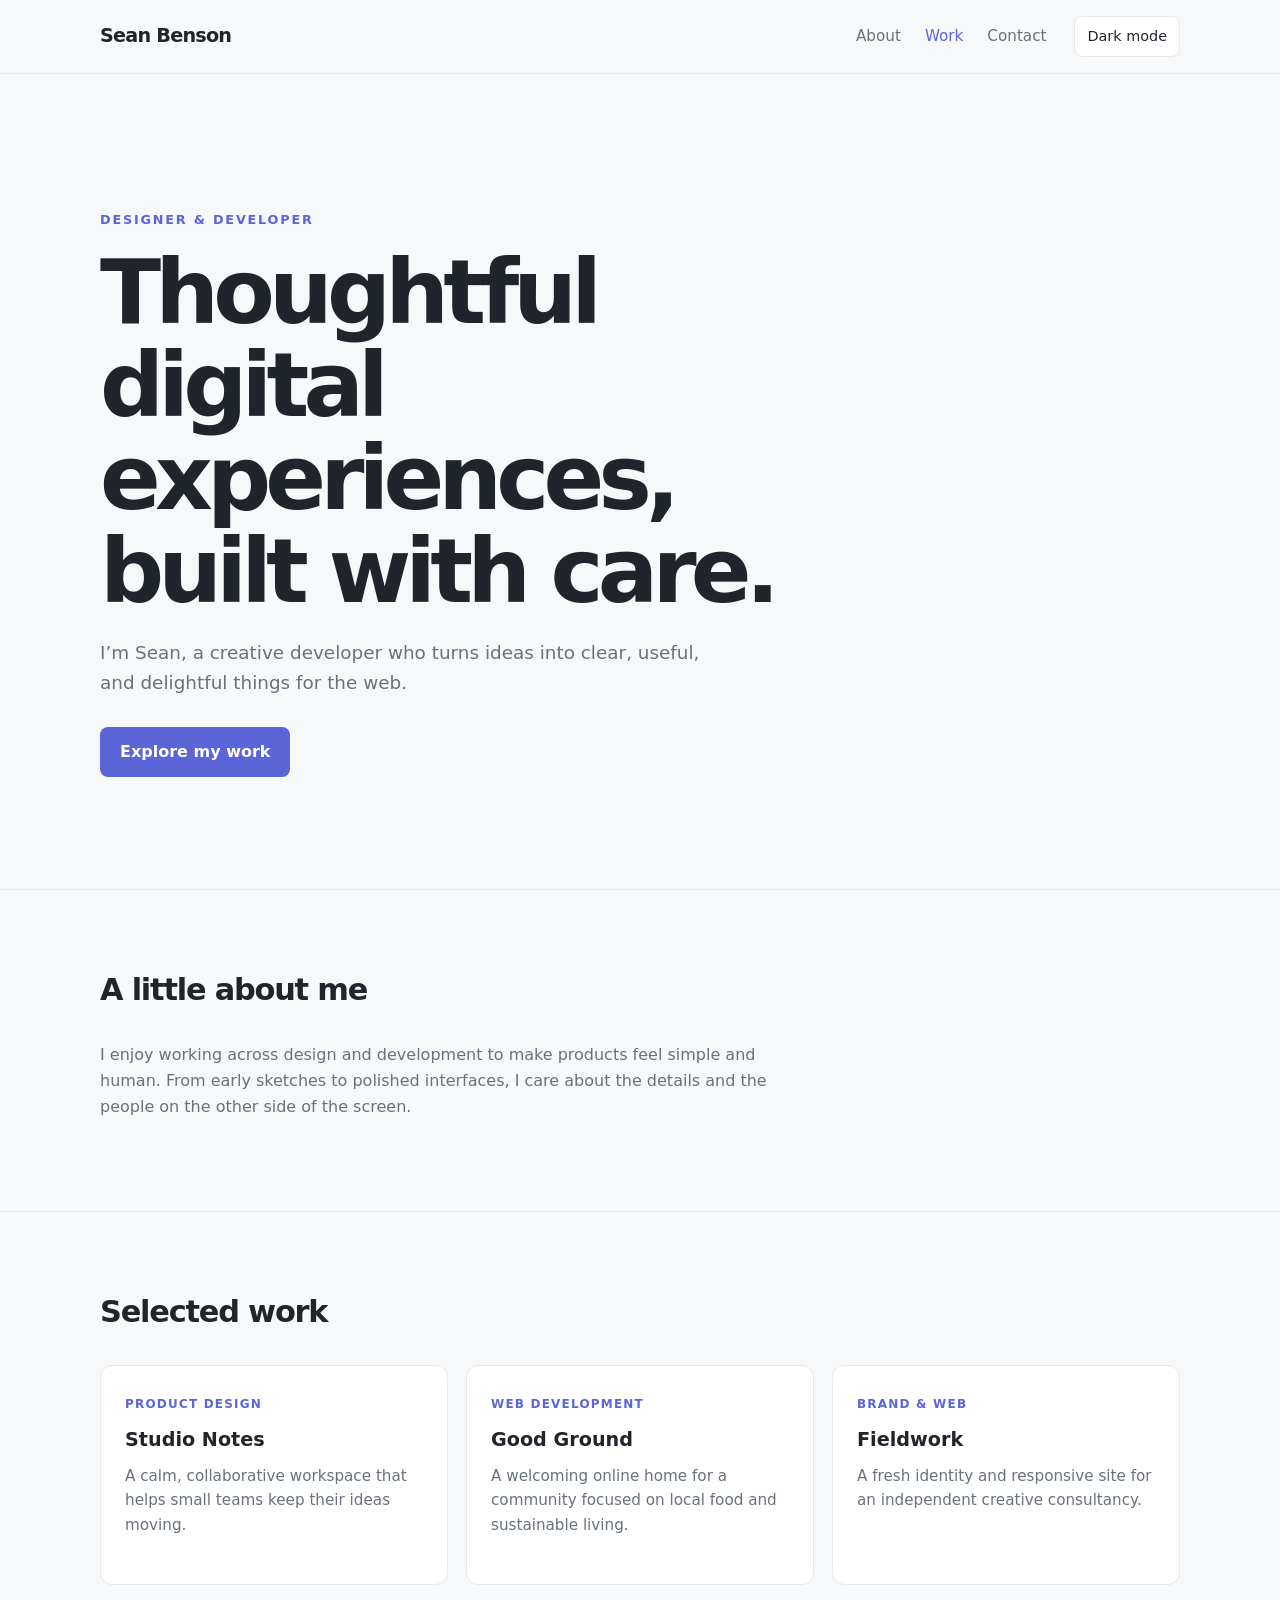
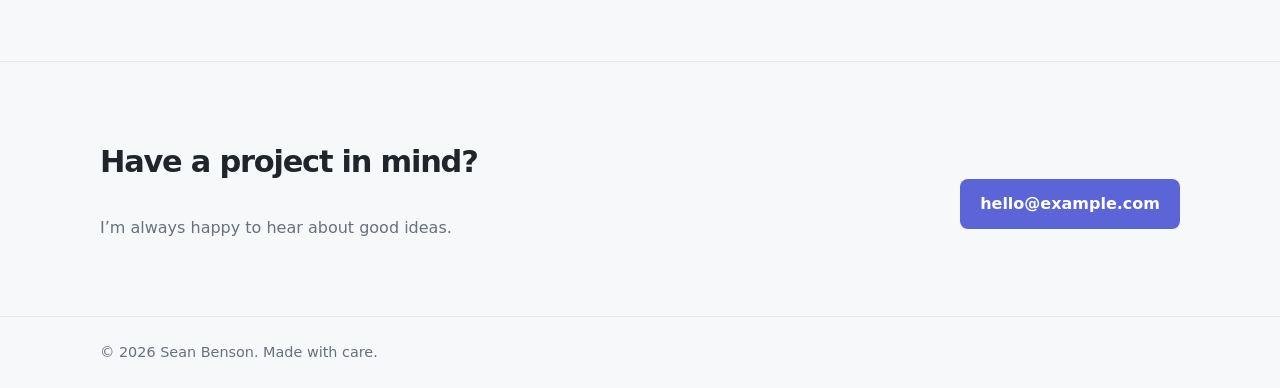
==== portfolio-site/index.html @ ebe5b554 "renamed html to index Signed-off-by: seanotskieee <bensoncutee@gmail.com>" ====
<!DOCTYPE html>
<html lang="en">
<head>
	<meta charset="UTF-8">
	<meta name="viewport" content="width=device-width, initial-scale=1">
	<meta name="description" content="Personal portfolio and selected projects.">
	<title>Sean Benson — Portfolio</title>
	<link rel="stylesheet" href="design.css">
	<script src="interaction.js" defer></script>
</head>
<body>
	<header>
		<nav class="container" aria-label="Main navigation">
			<a class="brand" href="#home">Sean Benson</a>
			<button class="menu-toggle" type="button" aria-expanded="false" aria-controls="nav-links" aria-label="Open navigation">
				<span></span>
				<span></span>
				<span></span>
			</button>
			<div class="nav-actions">
				<div class="nav-links" id="nav-links">
					<a href="#about">About</a>
					<a href="#work">Work</a>
					<a href="#contact">Contact</a>
				</div>
				<button class="theme-toggle" type="button" aria-pressed="false">Dark mode</button>
			</div>
		</nav>
	</header>

	<main>
		<div class="container hero" id="home" data-reveal>
			<span class="eyebrow">Designer &amp; developer</span>
			<h1>Thoughtful digital experiences, built with care.</h1>
			<p class="intro">I’m Sean, a creative developer who turns ideas into clear, useful, and delightful things for the web.</p>
			<a class="button" href="#work">Explore my work</a>
		</div>

		<section id="about">
			<div class="container" data-reveal>
				<h2>A little about me</h2>
				<p class="about-copy">I enjoy working across design and development to make products feel simple and human. From early sketches to polished interfaces, I care about the details and the people on the other side of the screen.</p>
			</div>
		</section>

		<section id="work">
			<div class="container" data-reveal>
				<h2>Selected work</h2>
				<div class="projects">
					<article class="card">
						<span class="tag">Product design</span>
						<h3>Studio Notes</h3>
						<p>A calm, collaborative workspace that helps small teams keep their ideas moving.</p>
					</article>
					<article class="card">
						<span class="tag">Web development</span>
						<h3>Good Ground</h3>
						<p>A welcoming online home for a community focused on local food and sustainable living.</p>
					</article>
					<article class="card">
						<span class="tag">Brand &amp; web</span>
						<h3>Fieldwork</h3>
						<p>A fresh identity and responsive site for an independent creative consultancy.</p>
					</article>
				</div>
			</div>
		</section>

		<section id="contact">
			<div class="container contact" data-reveal>
				<div>
					<h2>Have a project in mind?</h2>
					<p>I’m always happy to hear about good ideas.</p>
				</div>
				<a class="button" href="mailto:hello@example.com">hello@example.com</a>
			</div>
		</section>
	</main>

	<footer>
		<div class="container">© <span class="current-year"></span> Sean Benson. Made with care.</div>
	</footer>
</body>
</html>
---- portfolio-site/design.css ----
:root {
	color-scheme: light;
	--ink: #20252c;
	--muted: #68717d;
	--paper: #f7f8fa;
	--surface: #fff;
	--accent: #5b65d8;
	--accent-hover: #454fc0;
	--line: #e5e8ed;
}

:root[data-theme="dark"] {
	color-scheme: dark;
	--ink: #edf0f5;
	--muted: #aab3c0;
	--paper: #151922;
	--surface: #202631;
	--accent: #a3aaff;
	--accent-hover: #bbc0ff;
	--line: #343d4a;
}

* { box-sizing: border-box; }
html { scroll-behavior: smooth; scroll-padding-top: 24px; }
body {
	margin: 0;
	background: var(--paper);
	color: var(--ink);
	font: 16px/1.6 system-ui, -apple-system, BlinkMacSystemFont, "Segoe UI", sans-serif;
	transition: background-color .2s ease, color .2s ease;
}
a { color: inherit; text-decoration: none; }
a:hover { color: var(--accent); }
button { font: inherit; }
button:focus-visible, a:focus-visible {
	outline: 3px solid var(--accent);
	outline-offset: 4px;
}
.container { width: min(1080px, calc(100% - 48px)); margin: 0 auto; }
header {
	position: sticky;
	z-index: 10;
	top: 0;
	padding: 16px 0;
	border-bottom: 1px solid var(--line);
	background: var(--paper);
}
nav { display: flex; align-items: center; justify-content: space-between; gap: 24px; }
.brand { font-weight: 750; letter-spacing: -.04em; font-size: 1.2rem; }
.nav-actions, .nav-links { display: flex; align-items: center; }
.nav-actions { gap: 28px; }
.nav-links { gap: 24px; color: var(--muted); font-size: .95rem; }
.nav-links a { transition: color .2s ease; }
.nav-links a[aria-current="location"] { color: var(--accent); }
.menu-toggle {
	width: 44px;
	height: 44px;
	padding: 11px;
	border: 1px solid var(--line);
	border-radius: 8px;
	background: var(--surface);
	color: var(--ink);
	cursor: pointer;
	display: none;
}
.menu-toggle span { display: block; height: 2px; margin: 4px 0; background: currentColor; }
.theme-toggle {
	padding: 8px 12px;
	border: 1px solid var(--line);
	border-radius: 8px;
	background: var(--surface);
	color: var(--ink);
	font-size: .9rem;
	cursor: pointer;
}
.theme-toggle:hover, .menu-toggle:hover { border-color: var(--accent); }
.hero { padding: clamp(76px, 12vw, 132px) 0 clamp(68px, 10vw, 112px); }
.eyebrow { color: var(--accent); font-size: .8rem; font-weight: 750; letter-spacing: .14em; text-transform: uppercase; }
h1 { max-width: 760px; margin: 14px 0 20px; font-size: clamp(2.8rem, 7vw, 5.6rem); line-height: 1.04; letter-spacing: -.065em; }
.intro { max-width: 620px; margin: 0; color: var(--muted); font-size: clamp(1.05rem, 2vw, 1.15rem); }
.button {
	display: inline-block;
	margin-top: 30px;
	padding: 12px 20px;
	border: 0;
	border-radius: 8px;
	background: var(--accent);
	color: #fff;
	font-weight: 650;
	transition: background-color .2s ease, transform .2s ease;
}
:root[data-theme="dark"] .button { color: #151922; }
.button:hover { transform: translateY(-2px); background: var(--accent-hover); color: var(--paper); }
section { padding: clamp(52px, 8vw, 76px) 0; border-top: 1px solid var(--line); scroll-margin-top: 76px; }
h2 { margin: 0 0 28px; font-size: clamp(1.55rem, 3vw, 1.9rem); letter-spacing: -.04em; }
.about-copy { max-width: 700px; color: var(--muted); }
.projects { display: grid; grid-template-columns: repeat(auto-fit, minmax(min(100%, 250px), 1fr)); gap: 18px; }
.card {
	min-height: 220px;
	padding: 24px;
	border: 1px solid var(--line);
	border-radius: 12px;
	background: var(--surface);
	transition: transform .2s ease, border-color .2s ease, background-color .2s ease;
}
.card:hover { transform: translateY(-4px); border-color: var(--accent); }
.card h3 { margin: 10px 0 8px; font-size: 1.2rem; }
.card p { margin: 0; color: var(--muted); font-size: .95rem; }
.tag { color: var(--accent); font-size: .75rem; font-weight: 750; letter-spacing: .1em; text-transform: uppercase; }
.contact { display: flex; align-items: center; justify-content: space-between; gap: 24px; }
.contact p { margin: 0; color: var(--muted); }
.contact .button { flex-shrink: 0; }
footer { padding: 24px 0; border-top: 1px solid var(--line); color: var(--muted); font-size: .9rem; }

.js-enabled [data-reveal] { opacity: 0; transform: translateY(18px); transition: opacity .6s ease, transform .6s ease; }
.js-enabled [data-reveal].is-visible { opacity: 1; transform: translateY(0); }

@media (max-width: 700px) {
	.container { width: min(100% - 36px, 560px); }
	.js-enabled .menu-toggle { display: block; margin-left: auto; }
	nav { flex-wrap: wrap; }
	.nav-actions { width: 100%; align-items: stretch; flex-direction: column; gap: 16px; padding: 8px 0 4px; }
	.js-enabled .nav-actions { display: none; }
	.js-enabled .nav-actions.is-open { display: flex; }
	.nav-links { align-items: stretch; flex-direction: column; gap: 0; }
	.nav-links a { padding: 10px 0; border-top: 1px solid var(--line); }
	.theme-toggle { align-self: flex-start; }
	.hero { padding-top: 76px; }
	.projects { grid-template-columns: 1fr; }
	.contact { align-items: flex-start; flex-direction: column; }
	.contact .button { margin-top: 8px; }
}

@media (max-width: 380px) {
	.container { width: calc(100% - 28px); }
	.brand { font-size: 1.1rem; }
	h1 { font-size: clamp(2.45rem, 13vw, 3.2rem); }
	.card { min-height: 0; padding: 20px; }
}

@media (prefers-reduced-motion: reduce) {
	html { scroll-behavior: auto; }
	*, *::before, *::after { scroll-behavior: auto !important; animation-duration: .01ms !important; transition-duration: .01ms !important; }
}
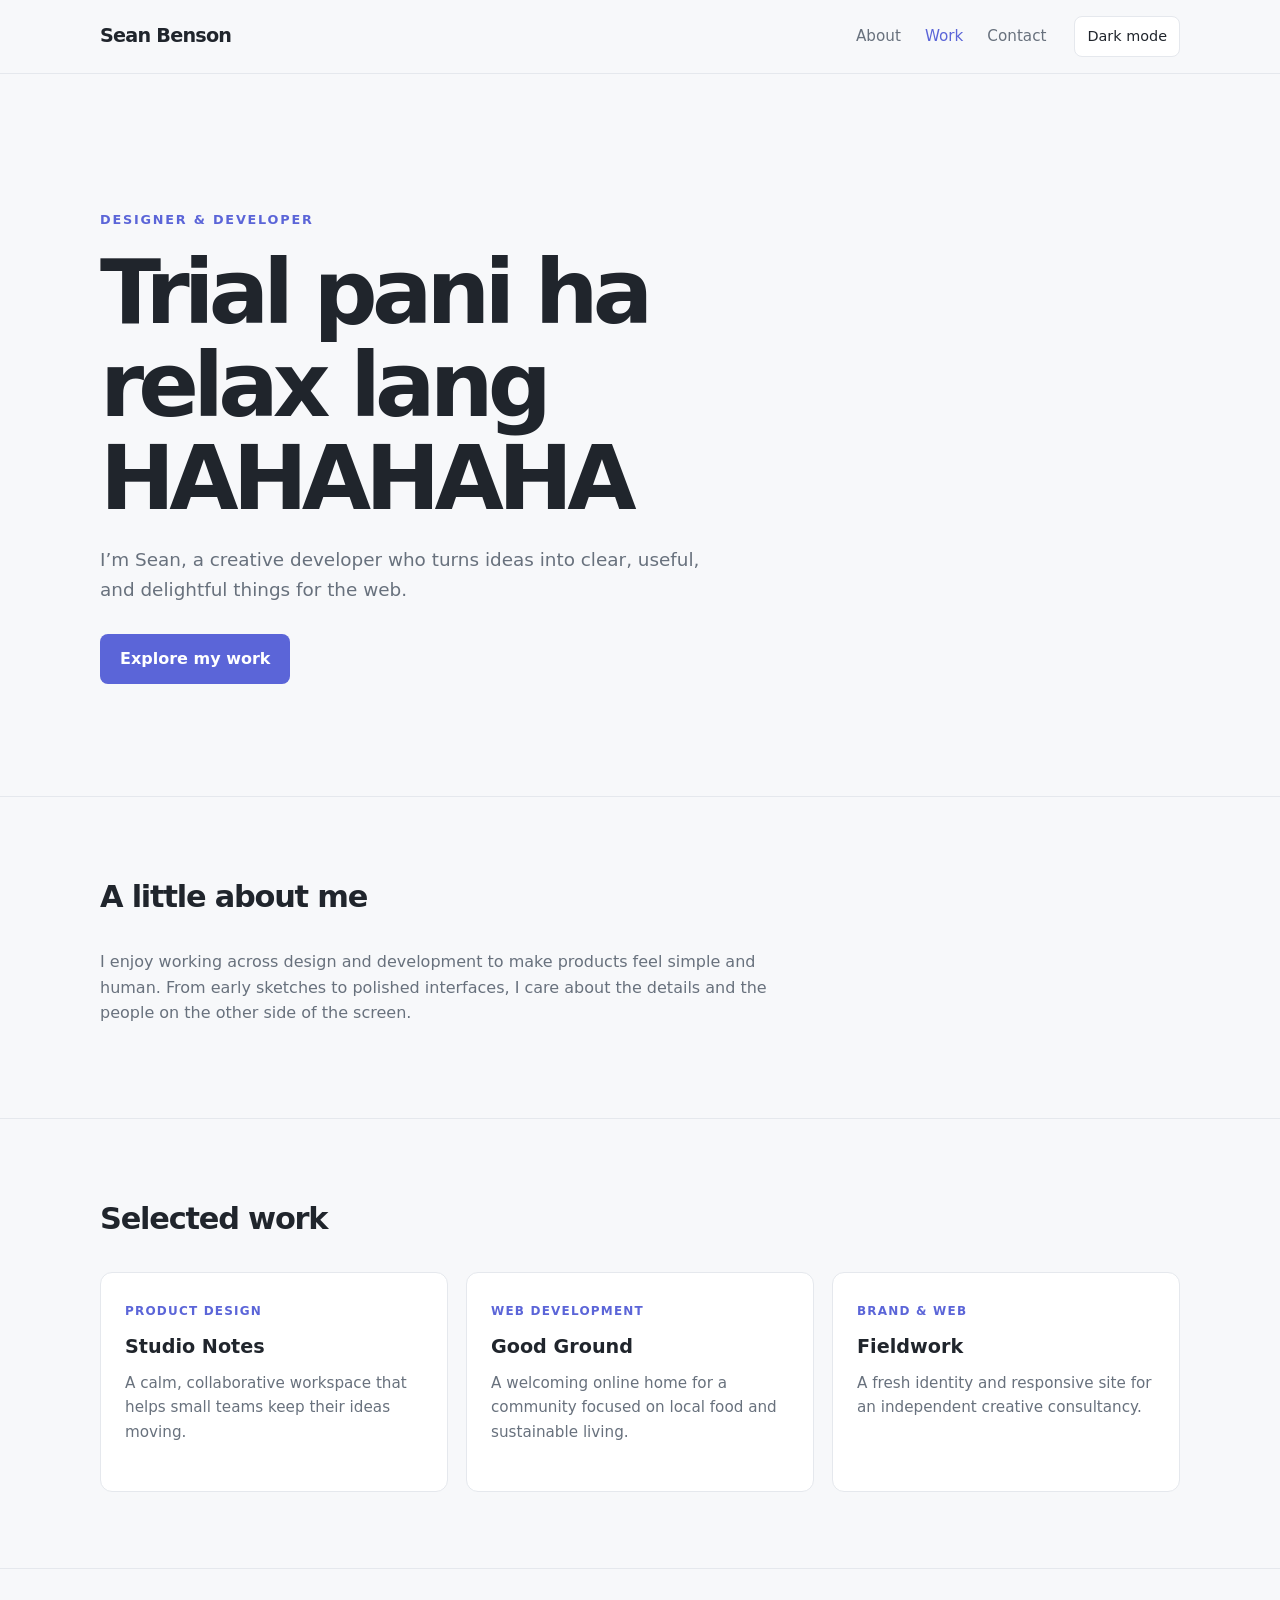
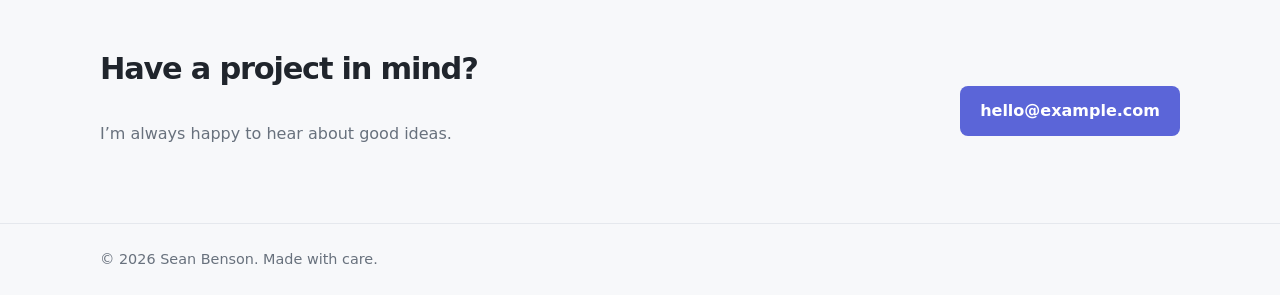
==== commit 536a1cba: "first prod deployment success Signed-off-by: seanotskieee <bensoncutee@gmail.com>" ====
--- a/portfolio-site/index.html
+++ b/portfolio-site/index.html
@@ -31,7 +31,7 @@
 	<main>
 		<div class="container hero" id="home" data-reveal>
 			<span class="eyebrow">Designer &amp; developer</span>
-			<h1>Thoughtful digital experiences, built with care.</h1>
+			<h1>Trial pani ha relax lang HAHAHAHA</h1>
 			<p class="intro">I’m Sean, a creative developer who turns ideas into clear, useful, and delightful things for the web.</p>
 			<a class="button" href="#work">Explore my work</a>
 		</div>
--- a/portfolio-site/design.css
+++ b/portfolio-site/design.css
@@ -82,7 +82,6 @@
 	display: inline-block;
 	margin-top: 30px;
 	padding: 12px 20px;
-	border: 0;
 	border-radius: 8px;
 	background: var(--accent);
 	color: #fff;
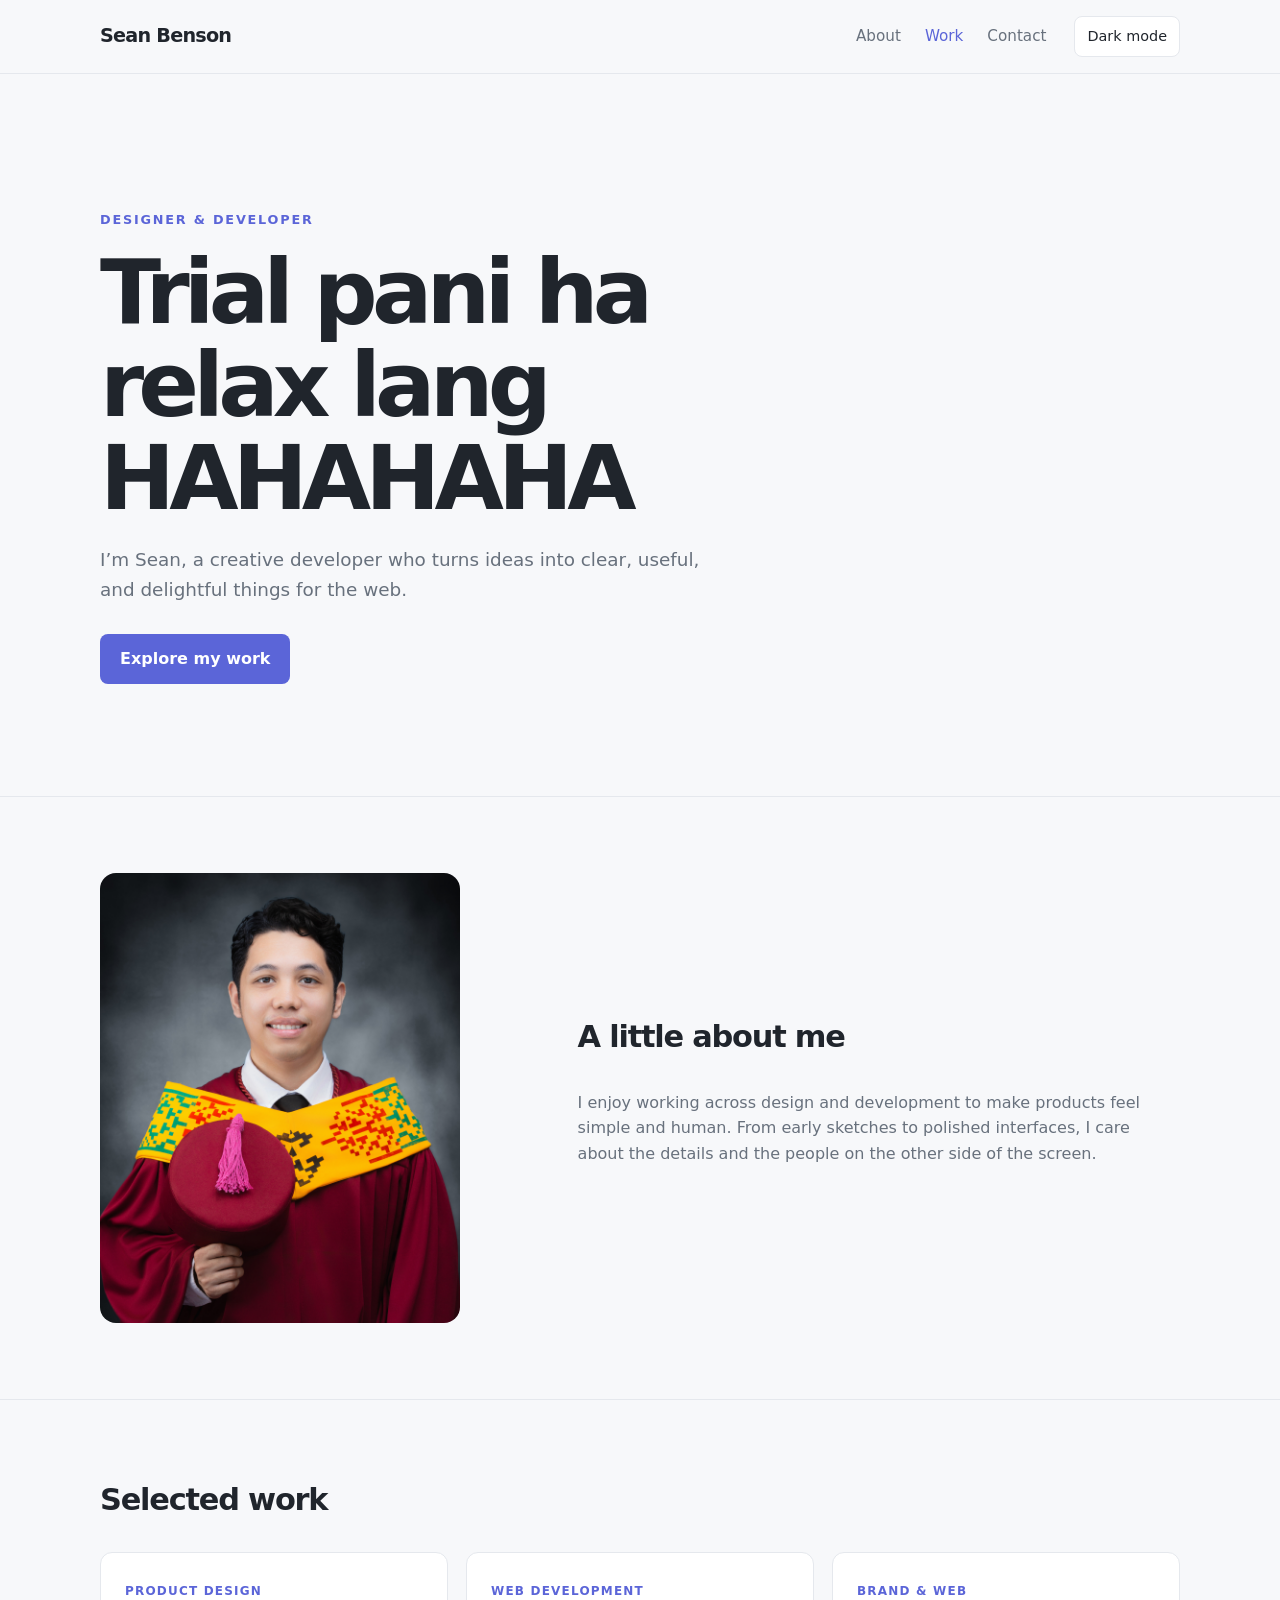
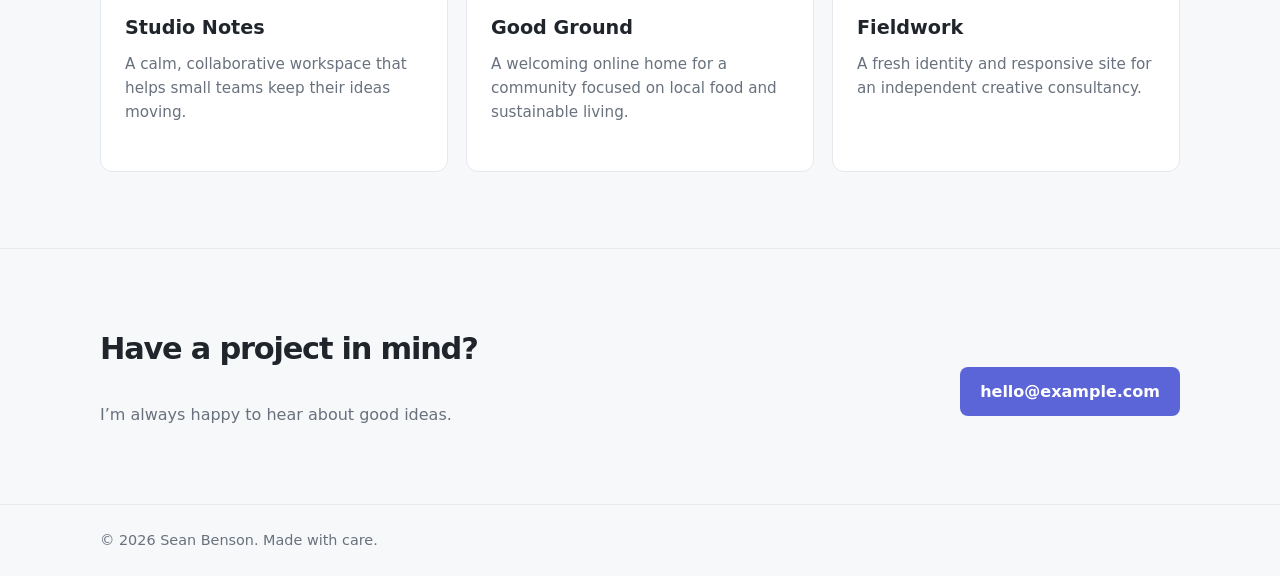
==== commit a140729f: "added picture Signed-off-by: seanotskieee <bensoncutee@gmail.com>" ====
--- a/portfolio-site/index.html
+++ b/portfolio-site/index.html
@@ -37,9 +37,12 @@
 		</div>
 
 		<section id="about">
-			<div class="container" data-reveal>
-				<h2>A little about me</h2>
-				<p class="about-copy">I enjoy working across design and development to make products feel simple and human. From early sketches to polished interfaces, I care about the details and the people on the other side of the screen.</p>
+			<div class="container about" data-reveal>
+				<img class="about-photo" src="assets/sean.jpg" alt="Sean Benson in his graduation attire" loading="lazy" decoding="async">
+				<div>
+					<h2>A little about me</h2>
+					<p class="about-copy">I enjoy working across design and development to make products feel simple and human. From early sketches to polished interfaces, I care about the details and the people on the other side of the screen.</p>
+				</div>
 			</div>
 		</section>
 
--- a/portfolio-site/design.css
+++ b/portfolio-site/design.css
@@ -92,6 +92,8 @@
 .button:hover { transform: translateY(-2px); background: var(--accent-hover); color: var(--paper); }
 section { padding: clamp(52px, 8vw, 76px) 0; border-top: 1px solid var(--line); scroll-margin-top: 76px; }
 h2 { margin: 0 0 28px; font-size: clamp(1.55rem, 3vw, 1.9rem); letter-spacing: -.04em; }
+.about { display: grid; grid-template-columns: minmax(0, .8fr) minmax(0, 1.2fr); align-items: center; gap: clamp(28px, 7vw, 76px); }
+.about-photo { display: block; width: 100%; max-width: 360px; aspect-ratio: 4 / 5; object-fit: cover; object-position: center 25%; border-radius: 16px; }
 .about-copy { max-width: 700px; color: var(--muted); }
 .projects { display: grid; grid-template-columns: repeat(auto-fit, minmax(min(100%, 250px), 1fr)); gap: 18px; }
 .card {
@@ -125,6 +127,8 @@
 	.nav-links a { padding: 10px 0; border-top: 1px solid var(--line); }
 	.theme-toggle { align-self: flex-start; }
 	.hero { padding-top: 76px; }
+	.about { grid-template-columns: 1fr; }
+	.about-photo { max-width: 300px; }
 	.projects { grid-template-columns: 1fr; }
 	.contact { align-items: flex-start; flex-direction: column; }
 	.contact .button { margin-top: 8px; }
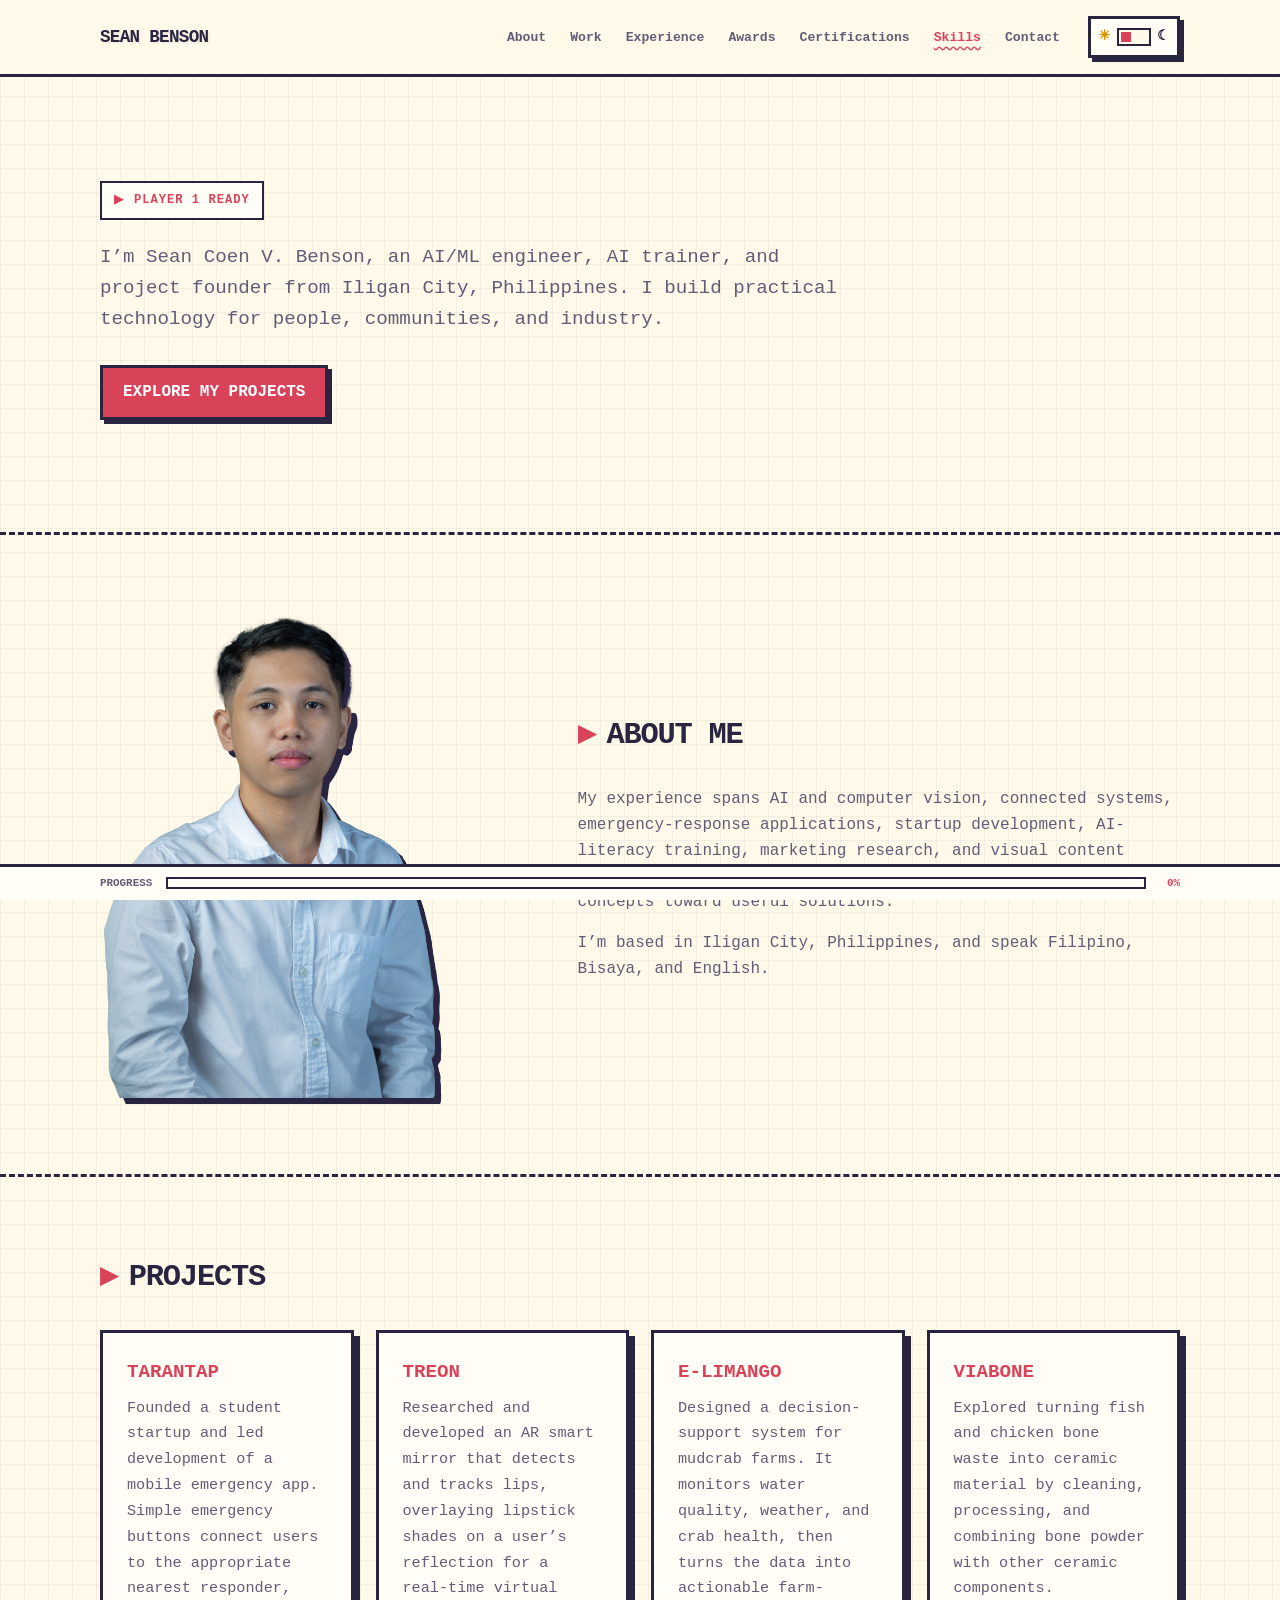
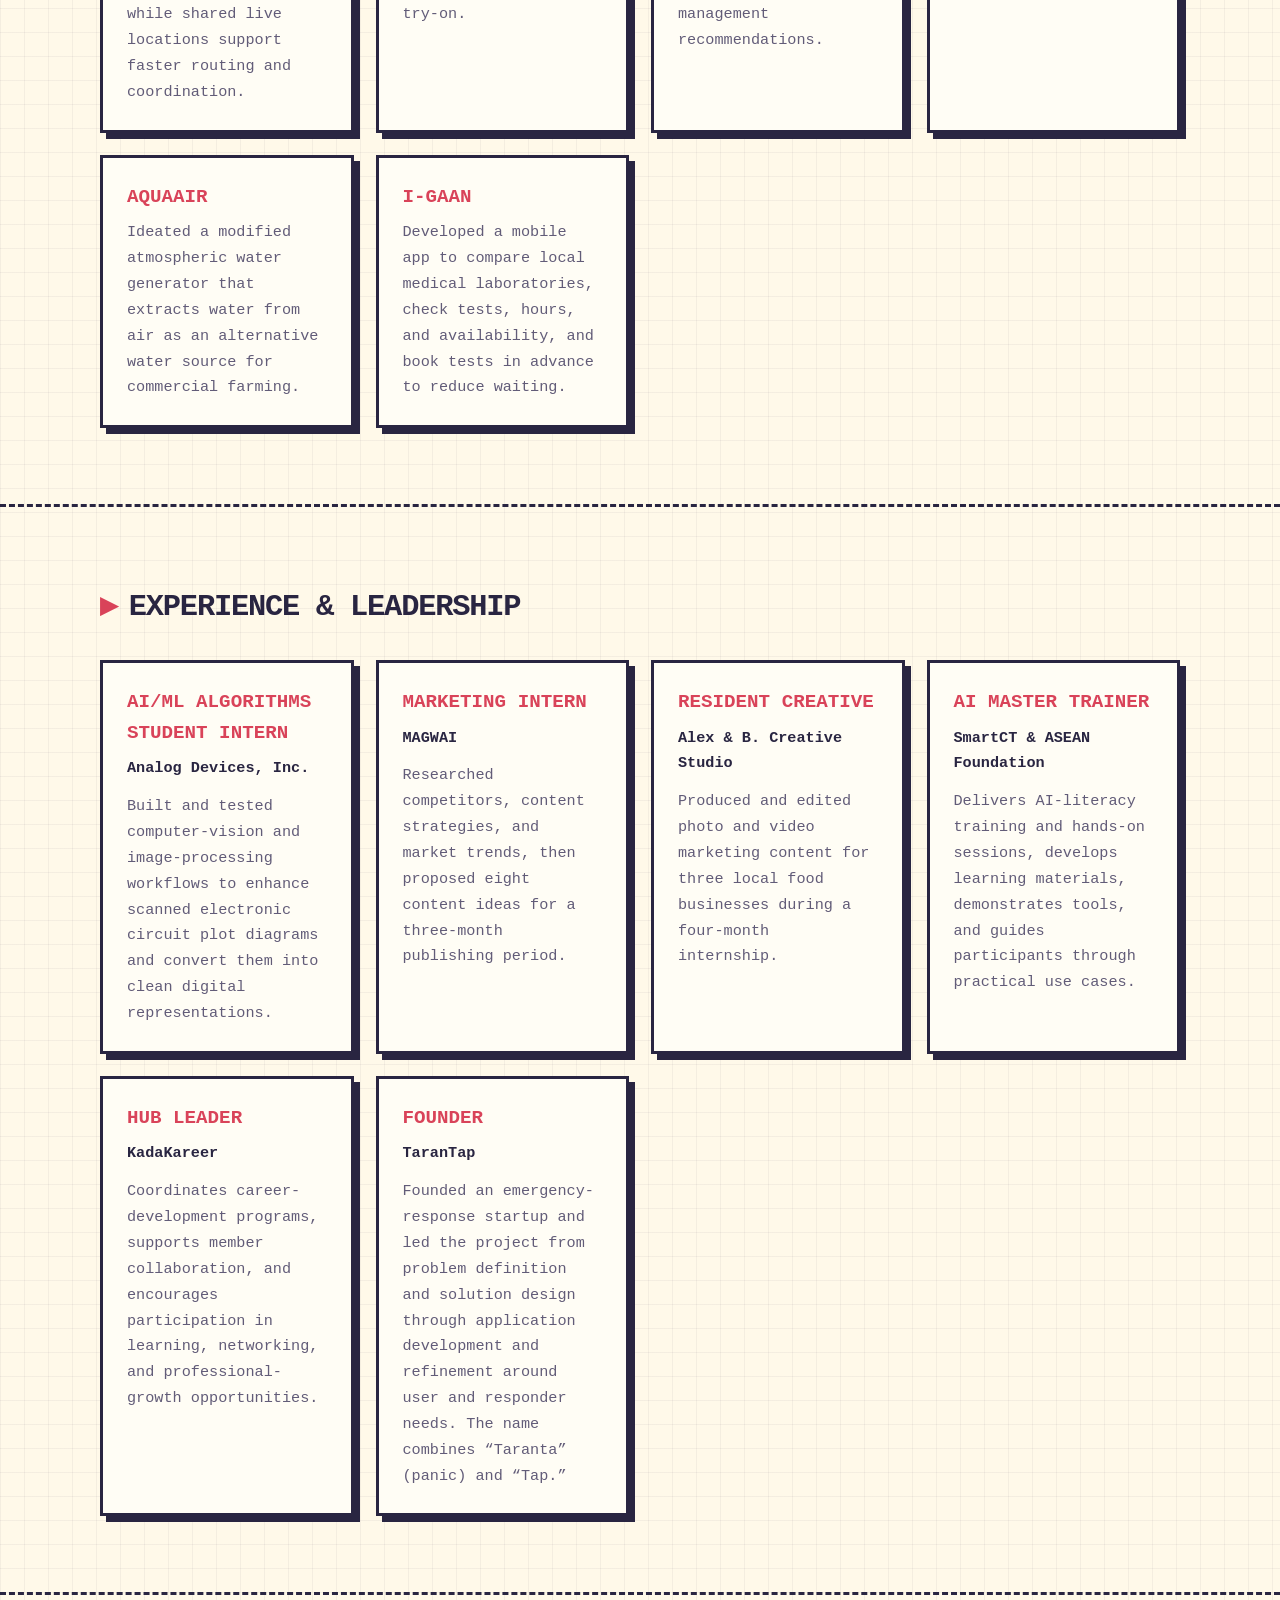
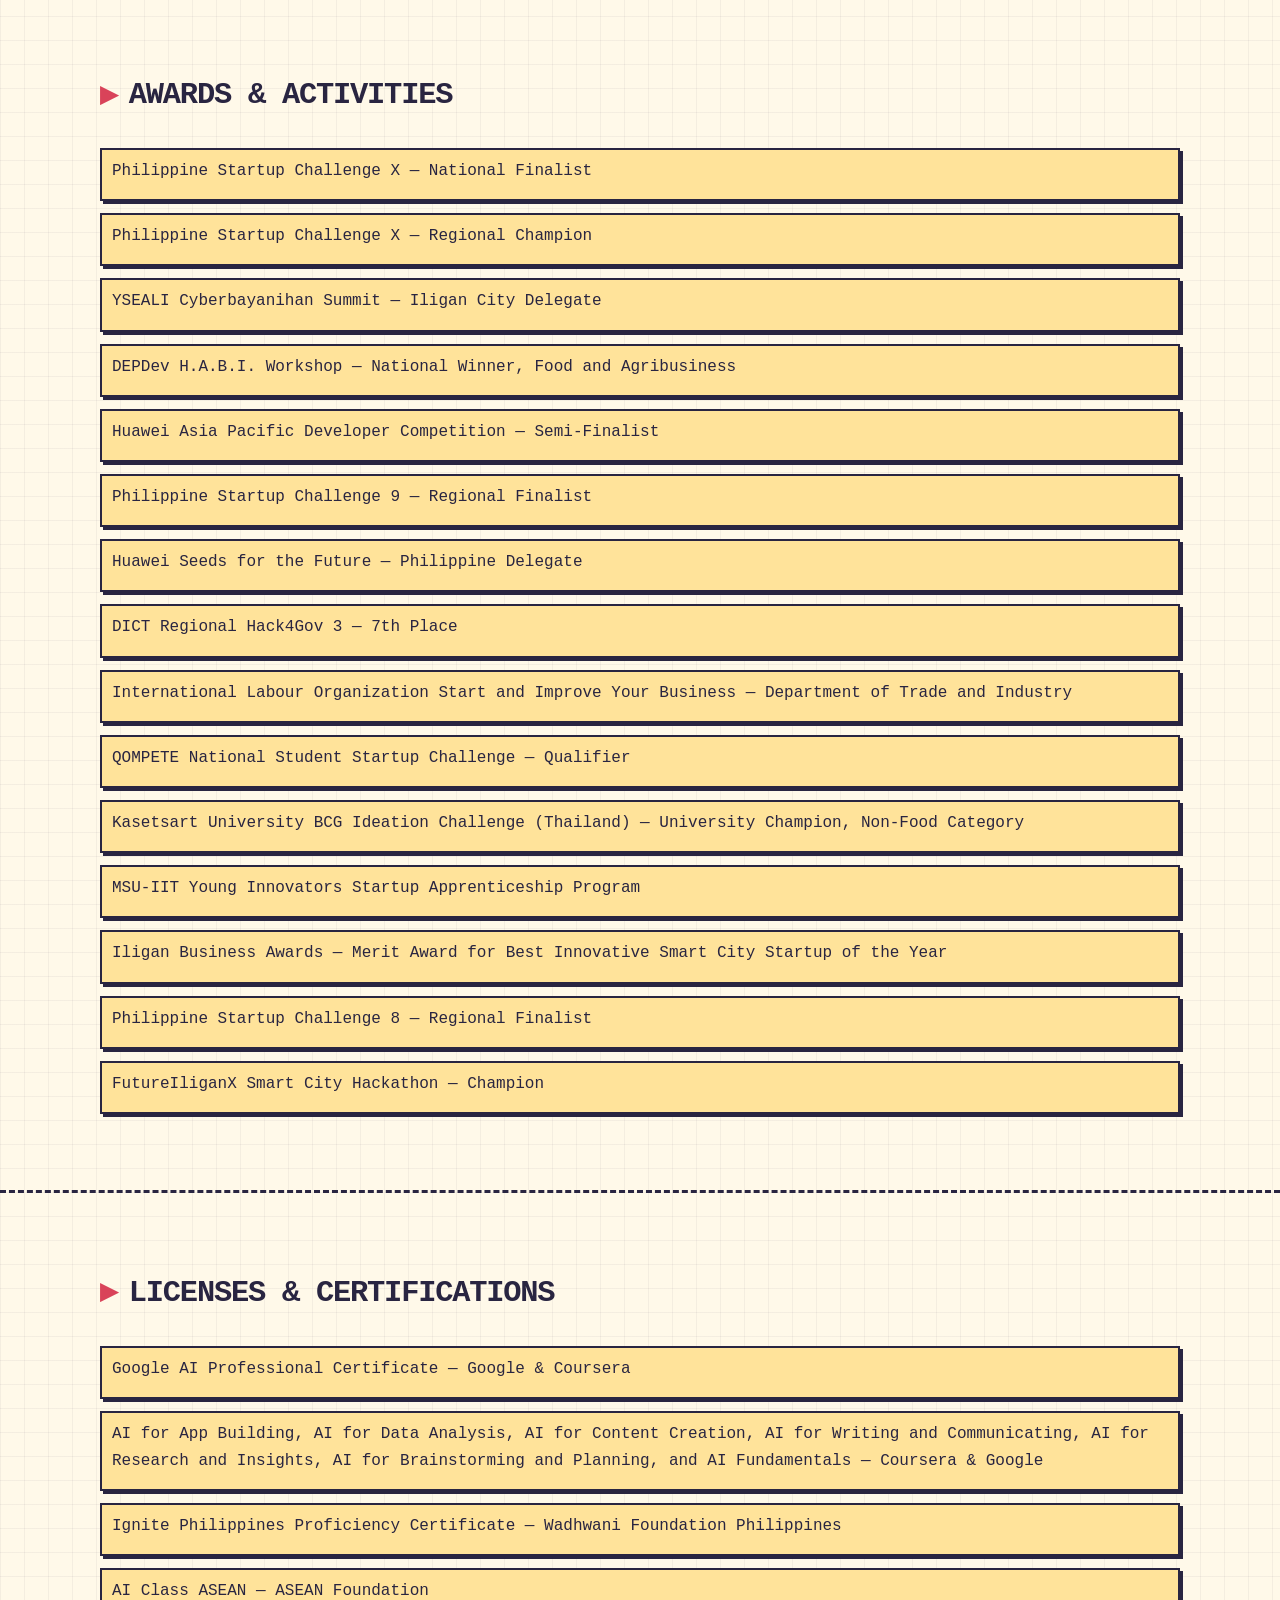
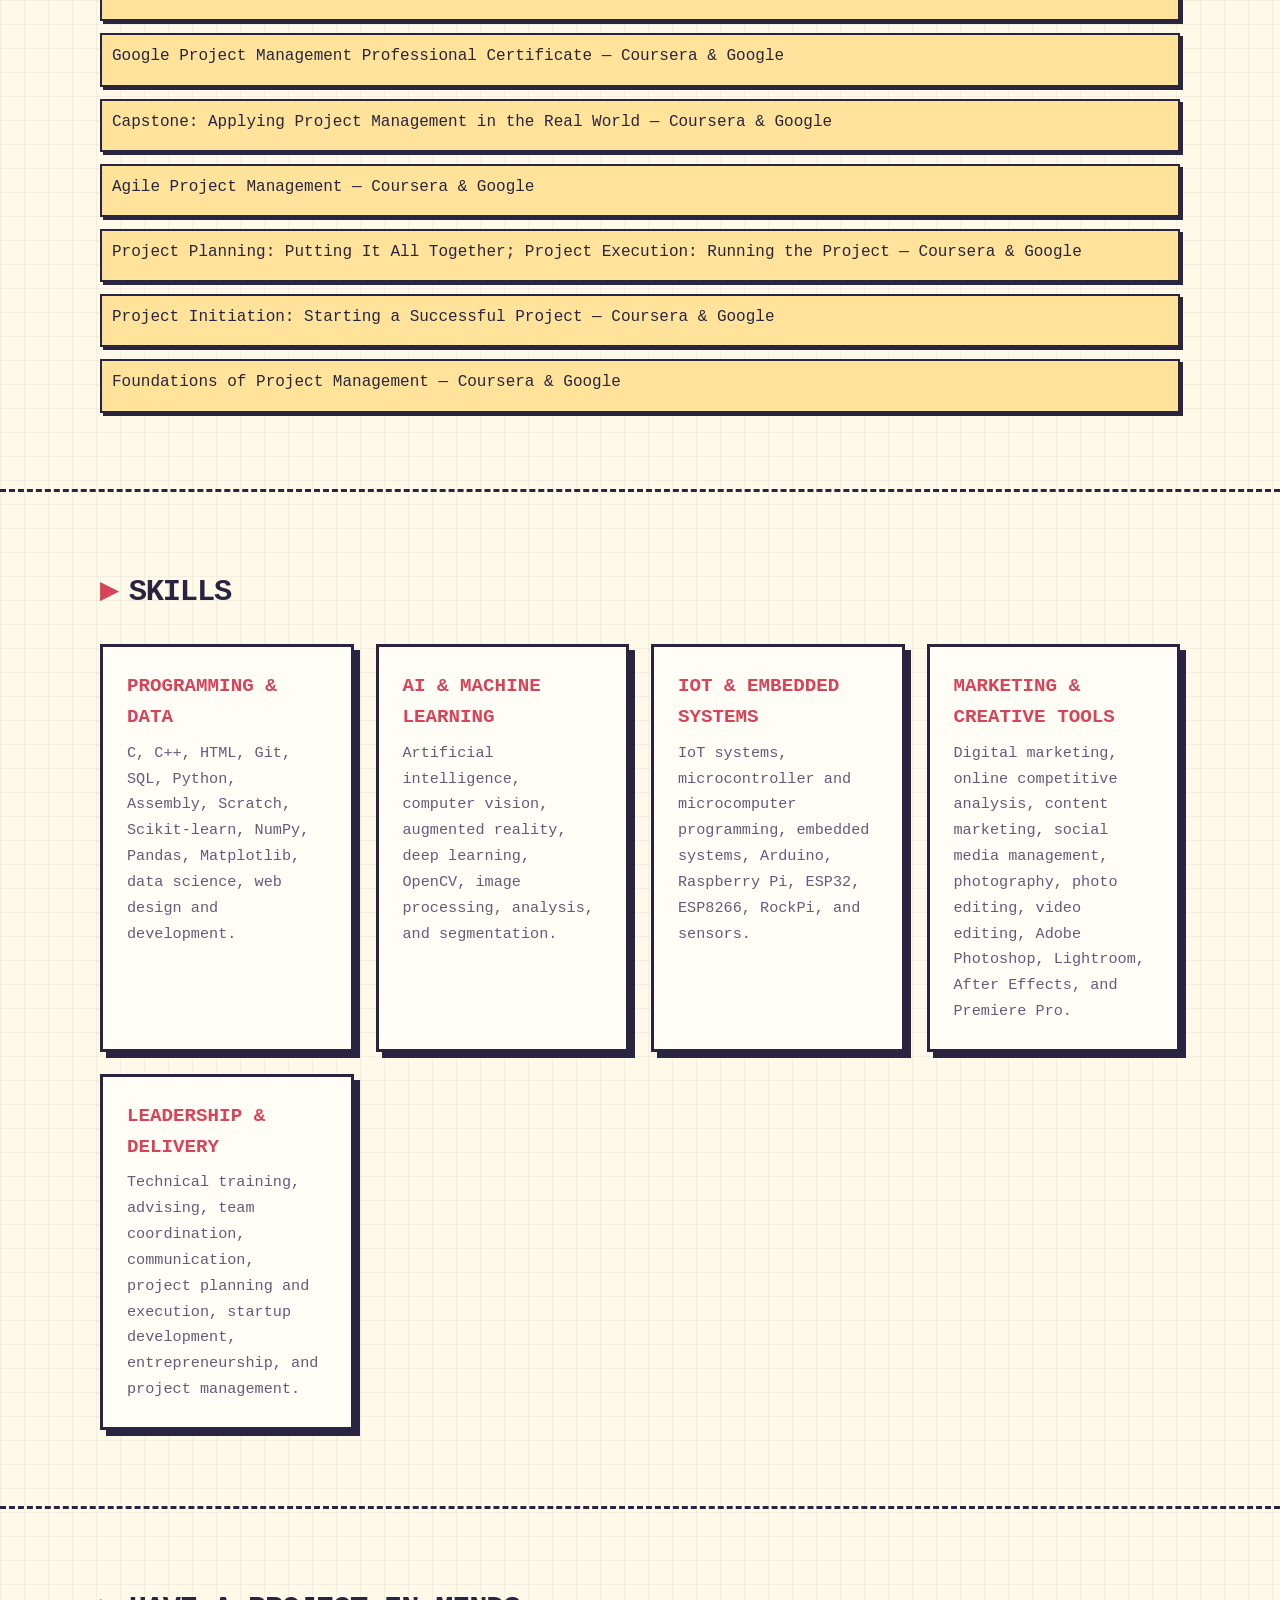
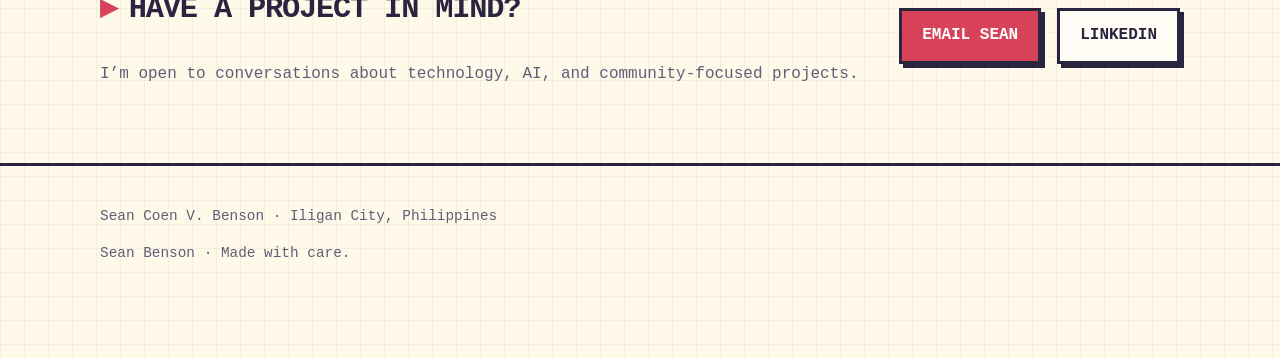
==== commit 0edf8f6d: "new theme Signed-off-by: seanotskieee <bensoncutee@gmail.com>" ====
--- a/portfolio-site/index.html
+++ b/portfolio-site/index.html
@@ -3,7 +3,7 @@
 <head>
 	<meta charset="UTF-8">
 	<meta name="viewport" content="width=device-width, initial-scale=1">
-	<meta name="description" content="Personal portfolio and selected projects.">
+	<meta name="description" content="The 8-bit portfolio of Sean Benson: projects, experience, skills, and achievements.">
 	<title>Sean Benson — Portfolio</title>
 	<link rel="stylesheet" href="design.css">
 	<script src="interaction.js" defer></script>
@@ -21,49 +21,173 @@
 				<div class="nav-links" id="nav-links">
 					<a href="#about">About</a>
 					<a href="#work">Work</a>
+					<a href="#experience">Experience</a>
+					<a href="#recognition">Awards</a>
+					<a href="#certifications">Certifications</a>
+					<a href="#skills">Skills</a>
 					<a href="#contact">Contact</a>
 				</div>
-				<button class="theme-toggle" type="button" aria-pressed="false">Dark mode</button>
+				<button class="theme-toggle" type="button" aria-label="Switch to night mode" aria-pressed="false" title="Switch theme">
+					<span aria-hidden="true">☀</span>
+					<span class="theme-switch-track" aria-hidden="true"><span class="theme-switch-thumb"></span></span>
+					<span aria-hidden="true">☾</span>
+				</button>
 			</div>
 		</nav>
 	</header>
 
 	<main>
 		<div class="container hero" id="home" data-reveal>
-			<span class="eyebrow">Designer &amp; developer</span>
-			<h1>Trial pani ha relax lang HAHAHAHA</h1>
-			<p class="intro">I’m Sean, a creative developer who turns ideas into clear, useful, and delightful things for the web.</p>
-			<a class="button" href="#work">Explore my work</a>
+			<span class="eyebrow"><span aria-hidden="true">▶</span> PLAYER 1 READY</span>
+			<p class="intro">I’m Sean Coen V. Benson, an AI/ML engineer, AI trainer, and project founder from Iligan City, Philippines. I build practical technology for people, communities, and industry.</p>
+			<a class="button" href="#work">Explore my projects</a>
 		</div>
 
 		<section id="about">
 			<div class="container about" data-reveal>
-				<img class="about-photo" src="assets/sean.jpg" alt="Sean Benson in his graduation attire" loading="lazy" decoding="async">
+				<img class="about-photo" src="assets/Benson-4.png" alt="Portrait of Sean Coen V. Benson" width="1284" height="1839" loading="lazy" decoding="async">
 				<div>
-					<h2>A little about me</h2>
-					<p class="about-copy">I enjoy working across design and development to make products feel simple and human. From early sketches to polished interfaces, I care about the details and the people on the other side of the screen.</p>
+					<h2>About me</h2>
+					<p class="about-copy">My experience spans AI and computer vision, connected systems, emergency-response applications, startup development, AI-literacy training, marketing research, and visual content production. I enjoy taking ideas from research and early concepts toward useful solutions.</p>
+					<p class="about-copy">I’m based in Iligan City, Philippines, and speak Filipino, Bisaya, and English.</p>
 				</div>
 			</div>
 		</section>
 
 		<section id="work">
 			<div class="container" data-reveal>
-				<h2>Selected work</h2>
+				<h2>Projects</h2>
 				<div class="projects">
 					<article class="card">
-						<span class="tag">Product design</span>
-						<h3>Studio Notes</h3>
-						<p>A calm, collaborative workspace that helps small teams keep their ideas moving.</p>
-					</article>
-					<article class="card">
-						<span class="tag">Web development</span>
-						<h3>Good Ground</h3>
-						<p>A welcoming online home for a community focused on local food and sustainable living.</p>
-					</article>
-					<article class="card">
-						<span class="tag">Brand &amp; web</span>
-						<h3>Fieldwork</h3>
-						<p>A fresh identity and responsive site for an independent creative consultancy.</p>
+						<h3>TaranTap</h3>
+						<p>Founded a student startup and led development of a mobile emergency app. Simple emergency buttons connect users to the appropriate nearest responder, while shared live locations support faster routing and coordination.</p>
+					</article>
+					<article class="card">
+						<h3>Treon</h3>
+						<p>Researched and developed an AR smart mirror that detects and tracks lips, overlaying lipstick shades on a user’s reflection for a real-time virtual try-on.</p>
+					</article>
+					<article class="card">
+						<h3>E-Limango</h3>
+						<p>Designed a decision-support system for mudcrab farms. It monitors water quality, weather, and crab health, then turns the data into actionable farm-management recommendations.</p>
+					</article>
+					<article class="card">
+						<h3>ViaBone</h3>
+						<p>Explored turning fish and chicken bone waste into ceramic material by cleaning, processing, and combining bone powder with other ceramic components.</p>
+					</article>
+					<article class="card">
+						<h3>AquaAir</h3>
+						<p>Ideated a modified atmospheric water generator that extracts water from air as an alternative water source for commercial farming.</p>
+					</article>
+					<article class="card">
+						<h3>I-Gaan</h3>
+						<p>Developed a mobile app to compare local medical laboratories, check tests, hours, and availability, and book tests in advance to reduce waiting.</p>
+					</article>
+				</div>
+			</div>
+		</section>
+
+		<section id="experience">
+			<div class="container" data-reveal>
+				<h2>Experience &amp; leadership</h2>
+				<div class="projects">
+					<article class="card">
+						<h3>AI/ML Algorithms Student Intern</h3>
+						<p class="organization">Analog Devices, Inc.</p>
+						<p>Built and tested computer-vision and image-processing workflows to enhance scanned electronic circuit plot diagrams and convert them into clean digital representations.</p>
+					</article>
+					<article class="card">
+						<h3>Marketing Intern</h3>
+						<p class="organization">MAGWAI</p>
+						<p>Researched competitors, content strategies, and market trends, then proposed eight content ideas for a three-month publishing period.</p>
+					</article>
+					<article class="card">
+						<h3>Resident Creative</h3>
+						<p class="organization">Alex &amp; B. Creative Studio</p>
+						<p>Produced and edited photo and video marketing content for three local food businesses during a four-month internship.</p>
+					</article>
+					<article class="card">
+						<h3>AI Master Trainer</h3>
+						<p class="organization">SmartCT &amp; ASEAN Foundation</p>
+						<p>Delivers AI-literacy training and hands-on sessions, develops learning materials, demonstrates tools, and guides participants through practical use cases.</p>
+					</article>
+					<article class="card">
+						<h3>Hub Leader</h3>
+						<p class="organization">KadaKareer</p>
+						<p>Coordinates career-development programs, supports member collaboration, and encourages participation in learning, networking, and professional-growth opportunities.</p>
+					</article>
+					<article class="card">
+						<h3>Founder</h3>
+						<p class="organization">TaranTap</p>
+						<p>Founded an emergency-response startup and led the project from problem definition and solution design through application development and refinement around user and responder needs. The name combines “Taranta” (panic) and “Tap.”</p>
+					</article>
+				</div>
+			</div>
+		</section>
+
+		<section id="recognition">
+			<div class="container" data-reveal>
+				<h2>Awards &amp; activities</h2>
+				<ul class="detail-list">
+					<li>Philippine Startup Challenge X — National Finalist</li>
+					<li>Philippine Startup Challenge X — Regional Champion</li>
+					<li>YSEALI Cyberbayanihan Summit — Iligan City Delegate</li>
+					<li>DEPDev H.A.B.I. Workshop — National Winner, Food and Agribusiness</li>
+					<li>Huawei Asia Pacific Developer Competition — Semi-Finalist</li>
+					<li>Philippine Startup Challenge 9 — Regional Finalist</li>
+					<li>Huawei Seeds for the Future — Philippine Delegate</li>
+					<li>DICT Regional Hack4Gov 3 — 7th Place</li>
+					<li>International Labour Organization Start and Improve Your Business — Department of Trade and Industry</li>
+					<li>QOMPETE National Student Startup Challenge — Qualifier</li>
+					<li>Kasetsart University BCG Ideation Challenge (Thailand) — University Champion, Non-Food Category</li>
+					<li>MSU-IIT Young Innovators Startup Apprenticeship Program</li>
+					<li>Iligan Business Awards — Merit Award for Best Innovative Smart City Startup of the Year</li>
+					<li>Philippine Startup Challenge 8 — Regional Finalist</li>
+					<li>FutureIliganX Smart City Hackathon — Champion</li>
+				</ul>
+			</div>
+		</section>
+
+		<section id="certifications">
+			<div class="container" data-reveal>
+				<h2>Licenses &amp; certifications</h2>
+				<ul class="detail-list">
+					<li>Google AI Professional Certificate — Google &amp; Coursera</li>
+					<li>AI for App Building, AI for Data Analysis, AI for Content Creation, AI for Writing and Communicating, AI for Research and Insights, AI for Brainstorming and Planning, and AI Fundamentals — Coursera &amp; Google</li>
+					<li>Ignite Philippines Proficiency Certificate — Wadhwani Foundation Philippines</li>
+					<li>AI Class ASEAN — ASEAN Foundation</li>
+					<li>Google Project Management Professional Certificate — Coursera &amp; Google</li>
+					<li>Capstone: Applying Project Management in the Real World — Coursera &amp; Google</li>
+					<li>Agile Project Management — Coursera &amp; Google</li>
+					<li>Project Planning: Putting It All Together; Project Execution: Running the Project — Coursera &amp; Google</li>
+					<li>Project Initiation: Starting a Successful Project — Coursera &amp; Google</li>
+					<li>Foundations of Project Management — Coursera &amp; Google</li>
+				</ul>
+			</div>
+		</section>
+
+		<section id="skills">
+			<div class="container" data-reveal>
+				<h2>Skills</h2>
+				<div class="projects">
+					<article class="card">
+						<h3>Programming &amp; data</h3>
+						<p>C, C++, HTML, Git, SQL, Python, Assembly, Scratch, Scikit-learn, NumPy, Pandas, Matplotlib, data science, web design and development.</p>
+					</article>
+					<article class="card">
+						<h3>AI &amp; machine learning</h3>
+						<p>Artificial intelligence, computer vision, augmented reality, deep learning, OpenCV, image processing, analysis, and segmentation.</p>
+					</article>
+					<article class="card">
+						<h3>IoT &amp; embedded systems</h3>
+						<p>IoT systems, microcontroller and microcomputer programming, embedded systems, Arduino, Raspberry Pi, ESP32, ESP8266, RockPi, and sensors.</p>
+					</article>
+					<article class="card">
+						<h3>Marketing &amp; creative tools</h3>
+						<p>Digital marketing, online competitive analysis, content marketing, social media management, photography, photo editing, video editing, Adobe Photoshop, Lightroom, After Effects, and Premiere Pro.</p>
+					</article>
+					<article class="card">
+						<h3>Leadership &amp; delivery</h3>
+						<p>Technical training, advising, team coordination, communication, project planning and execution, startup development, entrepreneurship, and project management.</p>
 					</article>
 				</div>
 			</div>
@@ -73,15 +197,31 @@
 			<div class="container contact" data-reveal>
 				<div>
 					<h2>Have a project in mind?</h2>
-					<p>I’m always happy to hear about good ideas.</p>
-				</div>
-				<a class="button" href="mailto:hello@example.com">hello@example.com</a>
+					<p>I’m open to conversations about technology, AI, and community-focused projects.</p>
+				</div>
+				<div class="contact-links">
+					<a class="button" href="mailto:seancoen.benson@g.msuiit.edu.ph">Email Sean</a>
+					<a class="button button-secondary" href="https://www.linkedin.com/in/sean-coen-benson-a45291276/" target="_blank" rel="noopener noreferrer">LinkedIn</a>
+				</div>
 			</div>
 		</section>
 	</main>
 
+	<div class="progress-dock">
+		<div class="progress-inner container">
+			<span class="progress-label">Progress</span>
+			<div class="xp-track" role="progressbar" aria-label="Portfolio reading progress" aria-valuemin="0" aria-valuemax="100" aria-valuenow="0">
+				<span class="xp-fill"></span>
+			</div>
+			<span class="xp-value">0%</span>
+		</div>
+	</div>
+
 	<footer>
-		<div class="container">© <span class="current-year"></span> Sean Benson. Made with care.</div>
+		<div class="container">
+			<p>Sean Coen V. Benson · Iligan City, Philippines</p>
+			<p>Sean Benson · Made with care.</p>
+		</div>
 	</footer>
 </body>
 </html>
--- a/portfolio-site/design.css
+++ b/portfolio-site/design.css
@@ -76,7 +76,6 @@
 .theme-toggle:hover, .menu-toggle:hover { border-color: var(--accent); }
 .hero { padding: clamp(76px, 12vw, 132px) 0 clamp(68px, 10vw, 112px); }
 .eyebrow { color: var(--accent); font-size: .8rem; font-weight: 750; letter-spacing: .14em; text-transform: uppercase; }
-h1 { max-width: 760px; margin: 14px 0 20px; font-size: clamp(2.8rem, 7vw, 5.6rem); line-height: 1.04; letter-spacing: -.065em; }
 .intro { max-width: 620px; margin: 0; color: var(--muted); font-size: clamp(1.05rem, 2vw, 1.15rem); }
 .button {
 	display: inline-block;
@@ -93,9 +92,24 @@
 section { padding: clamp(52px, 8vw, 76px) 0; border-top: 1px solid var(--line); scroll-margin-top: 76px; }
 h2 { margin: 0 0 28px; font-size: clamp(1.55rem, 3vw, 1.9rem); letter-spacing: -.04em; }
 .about { display: grid; grid-template-columns: minmax(0, .8fr) minmax(0, 1.2fr); align-items: center; gap: clamp(28px, 7vw, 76px); }
-.about-photo { display: block; width: 100%; max-width: 360px; aspect-ratio: 4 / 5; object-fit: cover; object-position: center 25%; border-radius: 16px; }
+.about-photo { display: block; width: 100%; max-width: 340px; height: auto; border-radius: 16px; }
 .about-copy { max-width: 700px; color: var(--muted); }
 .projects { display: grid; grid-template-columns: repeat(auto-fit, minmax(min(100%, 250px), 1fr)); gap: 18px; }
+.detail-list { display: grid; gap: 12px; margin: 0; padding: 0; list-style: none; }
+.detail-list li {
+	padding: 8px 10px 14px;
+	border: 2px solid var(--ink);
+	background: var(--award-bg);
+	box-shadow: 3px 3px 0 var(--pixel-shadow);
+	color: var(--ink);
+	line-height: 1.7;
+	transition: transform .12s steps(2, end), background-color .12s steps(2, end), box-shadow .12s steps(2, end);
+}
+.detail-list li:hover {
+	transform: translate(3px, -2px);
+	background: var(--surface);
+	box-shadow: 4px 4px 0 var(--pixel-shadow);
+}
 .card {
 	min-height: 220px;
 	padding: 24px;
@@ -105,12 +119,16 @@
 	transition: transform .2s ease, border-color .2s ease, background-color .2s ease;
 }
 .card:hover { transform: translateY(-4px); border-color: var(--accent); }
-.card h3 { margin: 10px 0 8px; font-size: 1.2rem; }
+.card h3 { margin: 0 0 8px; font-size: 1.2rem; }
 .card p { margin: 0; color: var(--muted); font-size: .95rem; }
-.tag { color: var(--accent); font-size: .75rem; font-weight: 750; letter-spacing: .1em; text-transform: uppercase; }
+.card .organization { margin-bottom: 12px; color: var(--ink); font-weight: 650; }
 .contact { display: flex; align-items: center; justify-content: space-between; gap: 24px; }
 .contact p { margin: 0; color: var(--muted); }
 .contact .button { flex-shrink: 0; }
+.contact-links { display: flex; flex-wrap: wrap; gap: 12px; }
+.contact-links .button { margin-top: 0; }
+.button-secondary { border: 1px solid var(--line); background: var(--surface); color: var(--ink); }
+:root[data-theme="dark"] .button-secondary { color: var(--ink); }
 footer { padding: 24px 0; border-top: 1px solid var(--line); color: var(--muted); font-size: .9rem; }
 
 .js-enabled [data-reveal] { opacity: 0; transform: translateY(18px); transition: opacity .6s ease, transform .6s ease; }
@@ -132,12 +150,12 @@
 	.projects { grid-template-columns: 1fr; }
 	.contact { align-items: flex-start; flex-direction: column; }
 	.contact .button { margin-top: 8px; }
+	.contact-links { flex-direction: column; align-items: flex-start; }
 }
 
 @media (max-width: 380px) {
 	.container { width: calc(100% - 28px); }
 	.brand { font-size: 1.1rem; }
-	h1 { font-size: clamp(2.45rem, 13vw, 3.2rem); }
 	.card { min-height: 0; padding: 20px; }
 }
 
@@ -145,3 +163,145 @@
 	html { scroll-behavior: auto; }
 	*, *::before, *::after { scroll-behavior: auto !important; animation-duration: .01ms !important; transition-duration: .01ms !important; }
 }
+
+:root {
+	color-scheme: light;
+	--ink: #292541;
+	--muted: #625c78;
+	--paper: #fff9e9;
+	--surface: #fffdf5;
+	--accent: #d94359;
+	--accent-hover: #b82d47;
+	--line: #292541;
+	--pixel-shadow: #292541;
+	--grid-line: rgb(41 37 65 / 5%);
+	--award-bg: #ffe39a;
+}
+
+:root[data-theme="dark"] {
+	color-scheme: dark;
+	--ink: #f7f1d5;
+	--muted: #c0b9d5;
+	--paper: #17172b;
+	--surface: #23223d;
+	--accent: #ff7185;
+	--accent-hover: #ff94a3;
+	--line: #f7f1d5;
+	--pixel-shadow: #090918;
+	--grid-line: rgb(247 241 213 / 5%);
+	--award-bg: #54451f;
+}
+
+body {
+	background-color: var(--paper);
+	background-image:
+		linear-gradient(var(--grid-line) 1px, transparent 1px),
+		linear-gradient(90deg, var(--grid-line) 1px, transparent 1px);
+	background-size: 24px 24px;
+	font-family: "Courier New", Courier, monospace;
+}
+
+header { border-bottom: 3px solid var(--ink); }
+.brand { font-size: 1.1rem; text-transform: uppercase; text-shadow: 2px 2px 0 var(--grid-line); }
+.nav-links { font-family: "Courier New", Courier, monospace; font-size: .82rem; font-weight: 700; }
+.nav-links a[aria-current="location"] { color: var(--accent); text-decoration: underline; text-decoration-style: wavy; text-underline-offset: 5px; }
+.menu-toggle, .theme-toggle, .button {
+	border: 3px solid var(--ink);
+	border-radius: 0;
+	box-shadow: 4px 4px 0 var(--pixel-shadow);
+	font-family: "Courier New", Courier, monospace;
+	font-weight: 700;
+	text-transform: uppercase;
+	transition: transform .12s steps(2, end), box-shadow .12s steps(2, end), background-color .12s steps(2, end), color .12s steps(2, end);
+}
+.menu-toggle { background: var(--surface); }
+.theme-toggle {
+	display: inline-flex;
+	width: 92px;
+	min-height: 42px;
+	align-items: center;
+	justify-content: space-between;
+	padding: 7px;
+	background: var(--surface);
+	color: var(--ink);
+	cursor: pointer;
+	font-size: .85rem;
+}
+.theme-switch-track {
+	display: inline-flex;
+	width: 34px;
+	height: 18px;
+	align-items: center;
+	padding: 2px;
+	border: 2px solid var(--ink);
+	background: var(--paper);
+}
+.theme-switch-thumb {
+	width: 10px;
+	height: 10px;
+	background: var(--accent);
+	transition: transform .12s steps(2, end);
+}
+.theme-toggle[aria-pressed="true"] .theme-switch-thumb { transform: translateX(14px); }
+.theme-toggle > span:first-child { color: #d89400; }
+:root[data-theme="dark"] .theme-toggle > span:last-child { color: #ffcf5c; }
+.menu-toggle:hover, .theme-toggle:hover, .button:hover {
+	transform: translate(2px, 2px);
+	box-shadow: 2px 2px 0 var(--pixel-shadow);
+}
+.button { background: var(--accent); }
+.button-secondary { border: 3px solid var(--ink); background: var(--surface); color: var(--ink); }
+.button-secondary:hover { background: var(--highlight, #ffc857); color: var(--ink); }
+.hero { padding-top: clamp(56px, 9vw, 104px); }
+.eyebrow { display: inline-flex; align-items: center; gap: 10px; padding: 8px 12px; border: 2px solid var(--ink); background: var(--surface); color: var(--accent); font-size: .76rem; letter-spacing: .08em; }
+.eyebrow span { animation: pixel-blink 1s steps(2, start) infinite; }
+.intro { max-width: 760px; margin-top: 22px; font-size: clamp(1.05rem, 2vw, 1.2rem); }
+section { border-top: 3px dashed var(--ink); }
+h2 { display: flex; align-items: center; gap: 12px; text-transform: uppercase; }
+h2::before { color: var(--accent); content: "▶"; font-size: .75em; }
+.about-photo { border-radius: 0; filter: drop-shadow(6px 6px 0 var(--pixel-shadow)); }
+.projects { gap: 22px; }
+.card {
+	border: 3px solid var(--ink);
+	border-radius: 0;
+	box-shadow: 6px 6px 0 var(--pixel-shadow);
+}
+.card:hover { transform: translate(-2px, -2px); border-color: var(--accent); box-shadow: 8px 8px 0 var(--pixel-shadow); }
+.card h3 { color: var(--accent); text-transform: uppercase; }
+.card p { line-height: 1.7; }
+.contact-links { gap: 16px; }
+footer { border-top: 3px solid var(--ink); }
+
+.progress-dock {
+	position: fixed;
+	z-index: 12;
+	right: 0;
+	bottom: 0;
+	left: 0;
+	padding: 8px 0 calc(8px + env(safe-area-inset-bottom));
+	border-top: 3px solid var(--ink);
+	background: var(--surface);
+}
+.progress-inner { display: flex; align-items: center; gap: 14px; }
+.progress-label, .xp-value { flex: 0 0 auto; color: var(--muted); font-size: .68rem; font-weight: 700; text-transform: uppercase; }
+.xp-value { min-width: 3ch; color: var(--accent); text-align: right; }
+.xp-track { height: 12px; flex: 1; padding: 2px; border: 2px solid var(--ink); }
+.xp-fill { display: block; width: 0; height: 100%; background: var(--accent); transition: width .2s steps(8, end); }
+body { padding-bottom: 54px; }
+
+@keyframes pixel-blink { to { visibility: hidden; } }
+
+@media (max-width: 700px) {
+	.nav-links { font-size: .85rem; }
+	.nav-links a { border-color: var(--line); }
+	.progress-inner { gap: 9px; }
+	.progress-label, .xp-value { font-size: .62rem; }
+	.xp-track { height: 10px; }
+	.card { box-shadow: 4px 4px 0 var(--pixel-shadow); }
+	.card:hover { box-shadow: 6px 6px 0 var(--pixel-shadow); }
+}
+
+@media (prefers-reduced-motion: reduce) {
+	.eyebrow span { animation: none; }
+	.detail-list li { transition: none; }
+}
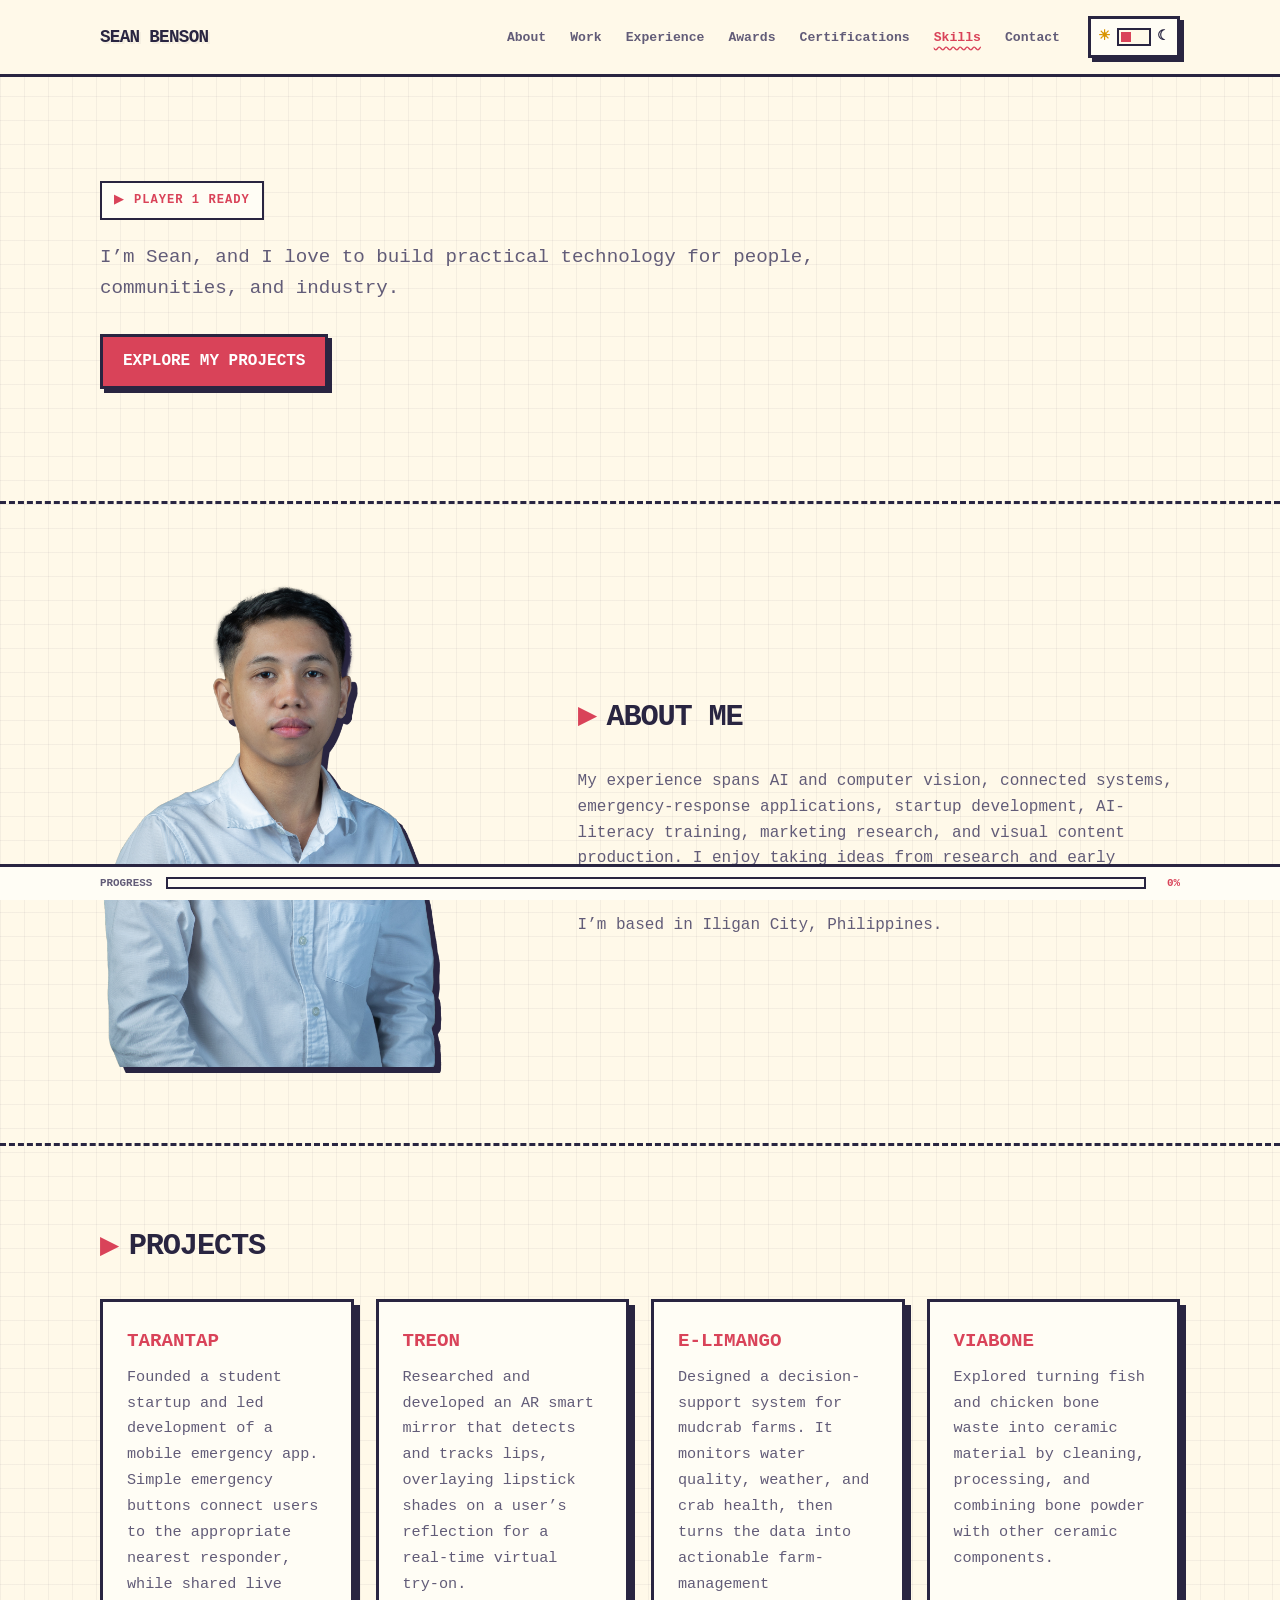
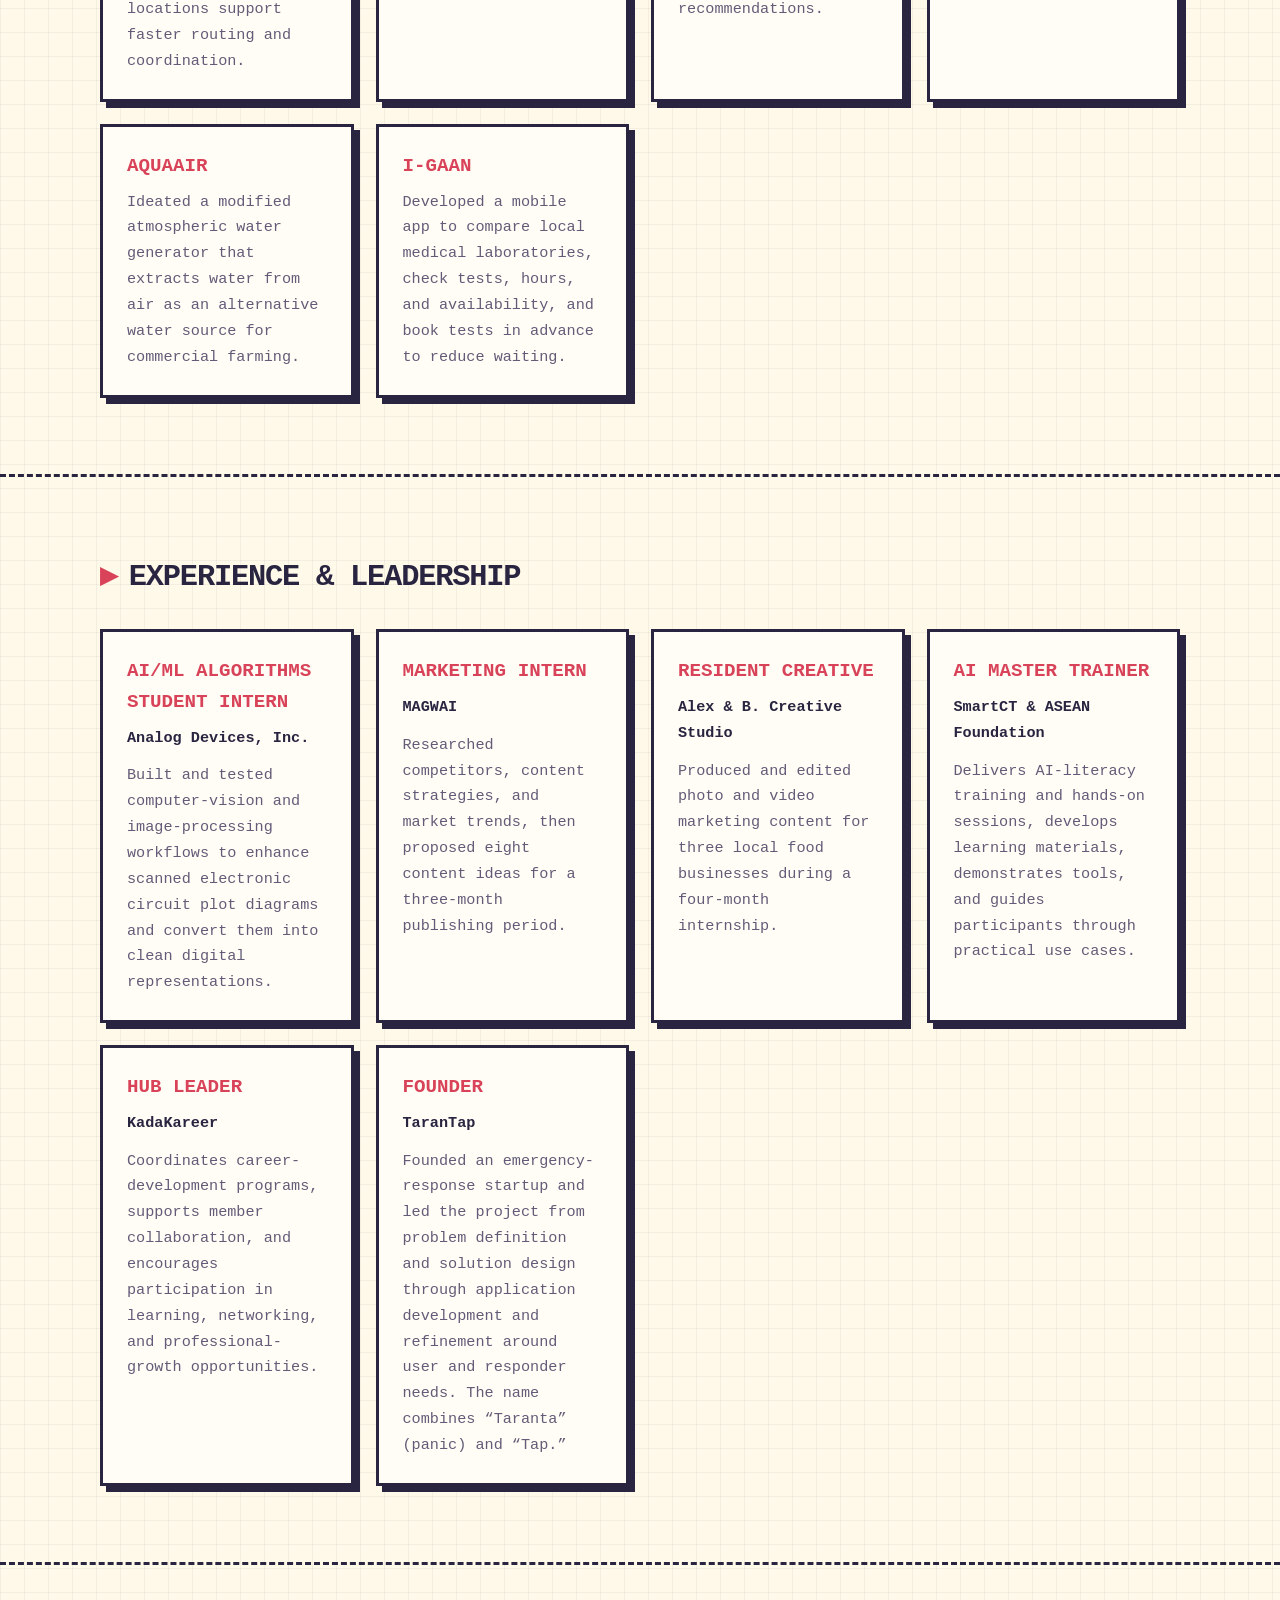
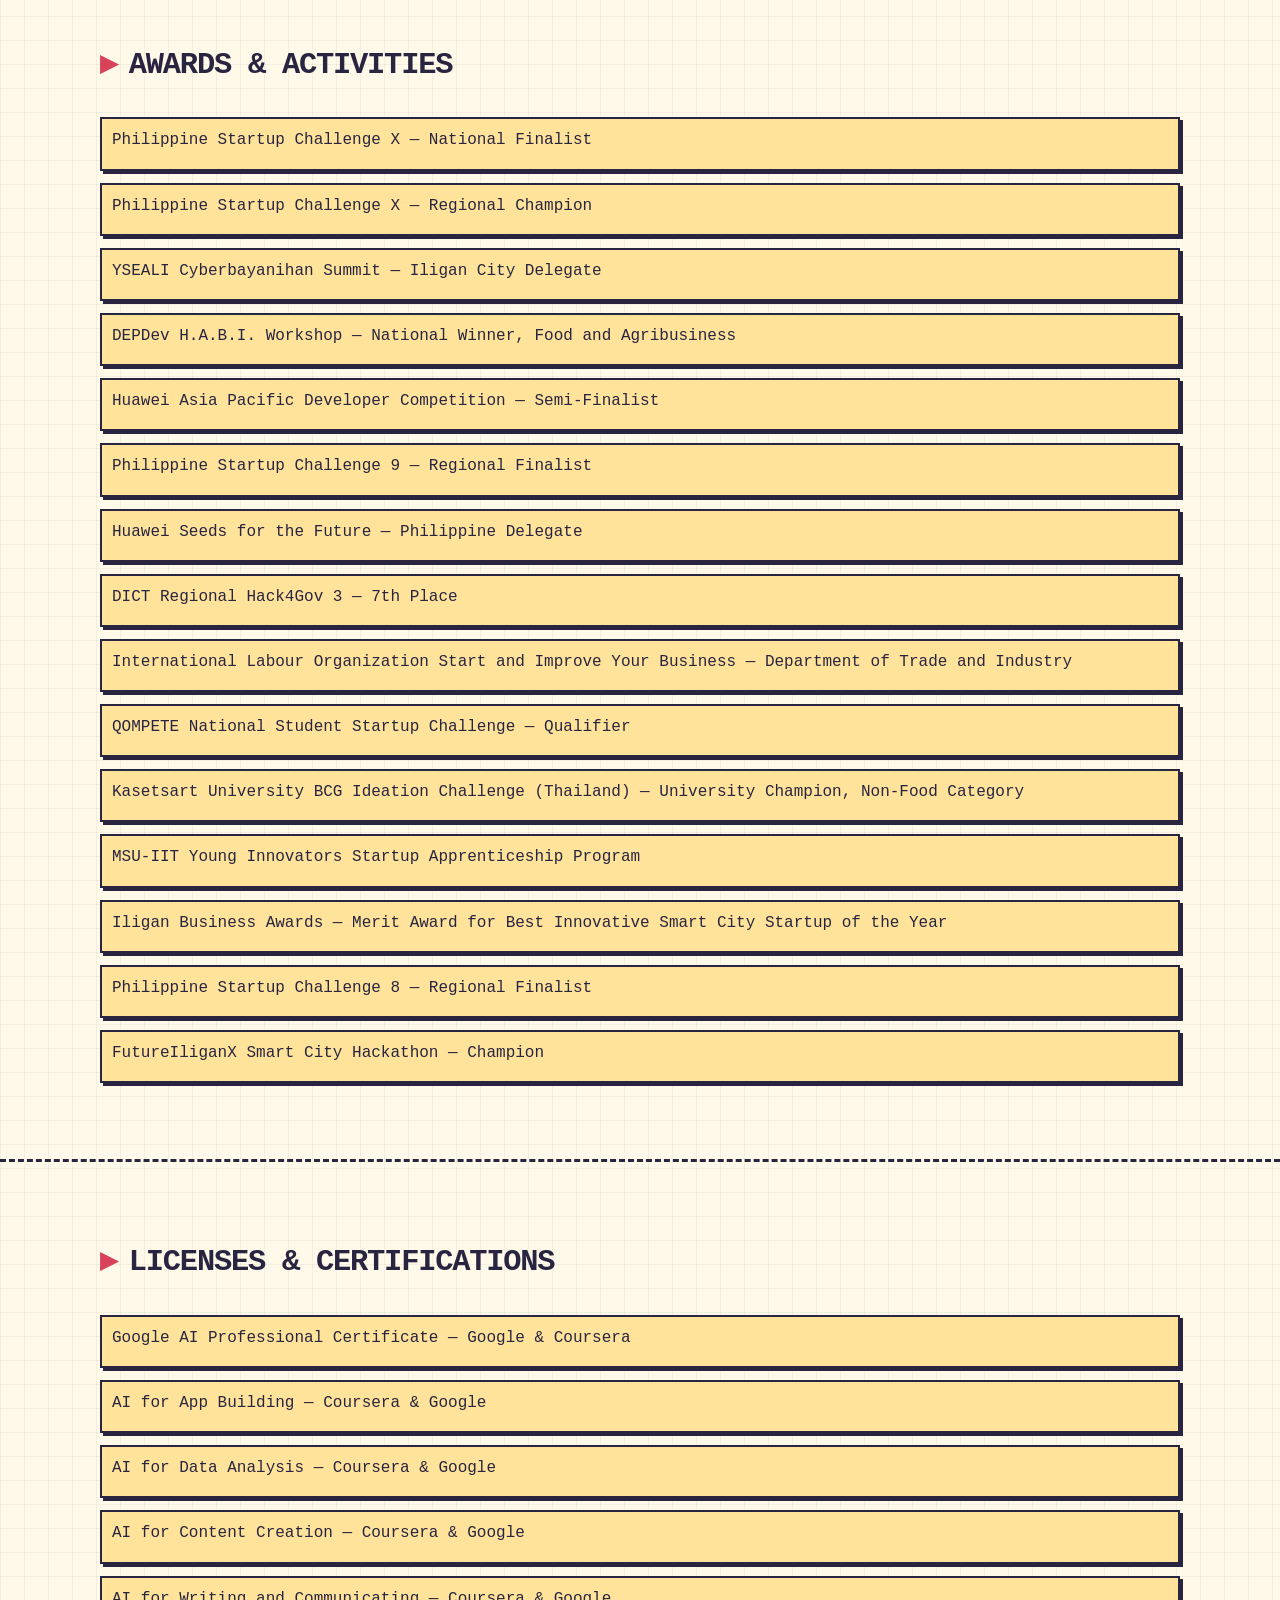
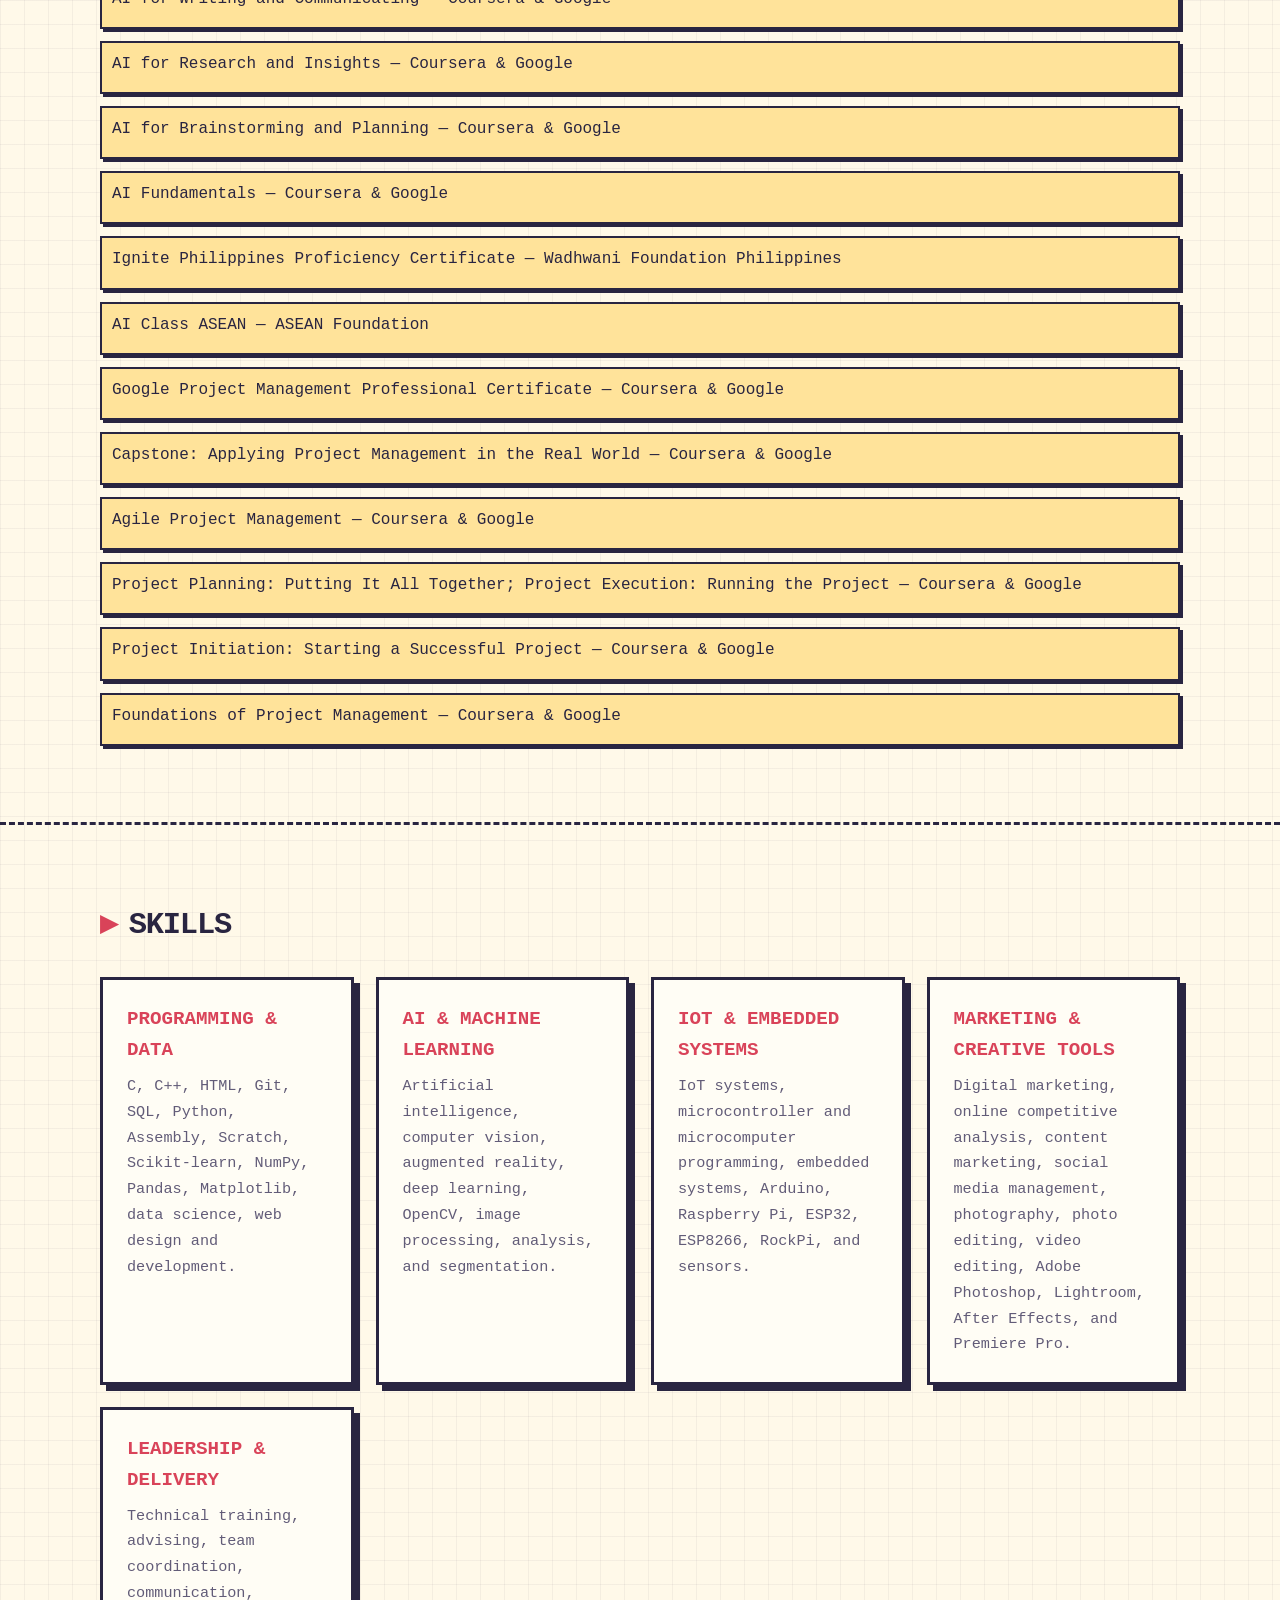
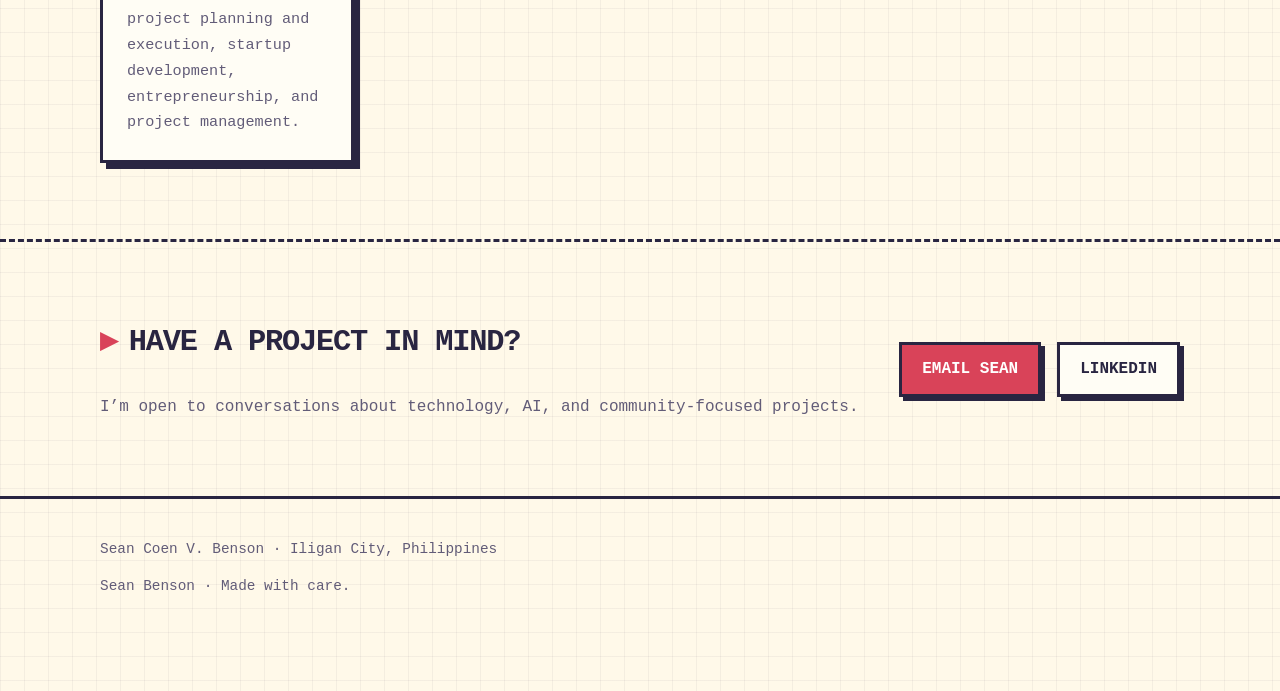
==== commit 8e6b44b2: "revised descriptions Signed-off-by: seanotskieee <bensoncutee@gmail.com>" ====
--- a/portfolio-site/index.html
+++ b/portfolio-site/index.html
@@ -39,7 +39,7 @@
 	<main>
 		<div class="container hero" id="home" data-reveal>
 			<span class="eyebrow"><span aria-hidden="true">▶</span> PLAYER 1 READY</span>
-			<p class="intro">I’m Sean Coen V. Benson, an AI/ML engineer, AI trainer, and project founder from Iligan City, Philippines. I build practical technology for people, communities, and industry.</p>
+			<p class="intro">I’m Sean, and I love to build practical technology for people, communities, and industry.</p>
 			<a class="button" href="#work">Explore my projects</a>
 		</div>
 
@@ -49,7 +49,7 @@
 				<div>
 					<h2>About me</h2>
 					<p class="about-copy">My experience spans AI and computer vision, connected systems, emergency-response applications, startup development, AI-literacy training, marketing research, and visual content production. I enjoy taking ideas from research and early concepts toward useful solutions.</p>
-					<p class="about-copy">I’m based in Iligan City, Philippines, and speak Filipino, Bisaya, and English.</p>
+					<p class="about-copy">I’m based in Iligan City, Philippines.</p>
 				</div>
 			</div>
 		</section>
@@ -152,7 +152,13 @@
 				<h2>Licenses &amp; certifications</h2>
 				<ul class="detail-list">
 					<li>Google AI Professional Certificate — Google &amp; Coursera</li>
-					<li>AI for App Building, AI for Data Analysis, AI for Content Creation, AI for Writing and Communicating, AI for Research and Insights, AI for Brainstorming and Planning, and AI Fundamentals — Coursera &amp; Google</li>
+					<li>AI for App Building — Coursera &amp; Google</li>
+					<li>AI for Data Analysis — Coursera &amp; Google</li>
+					<li>AI for Content Creation — Coursera &amp; Google</li>
+					<li>AI for Writing and Communicating — Coursera &amp; Google</li>
+					<li>AI for Research and Insights — Coursera &amp; Google</li>
+					<li>AI for Brainstorming and Planning — Coursera &amp; Google</li>
+					<li>AI Fundamentals — Coursera &amp; Google</li>
 					<li>Ignite Philippines Proficiency Certificate — Wadhwani Foundation Philippines</li>
 					<li>AI Class ASEAN — ASEAN Foundation</li>
 					<li>Google Project Management Professional Certificate — Coursera &amp; Google</li>
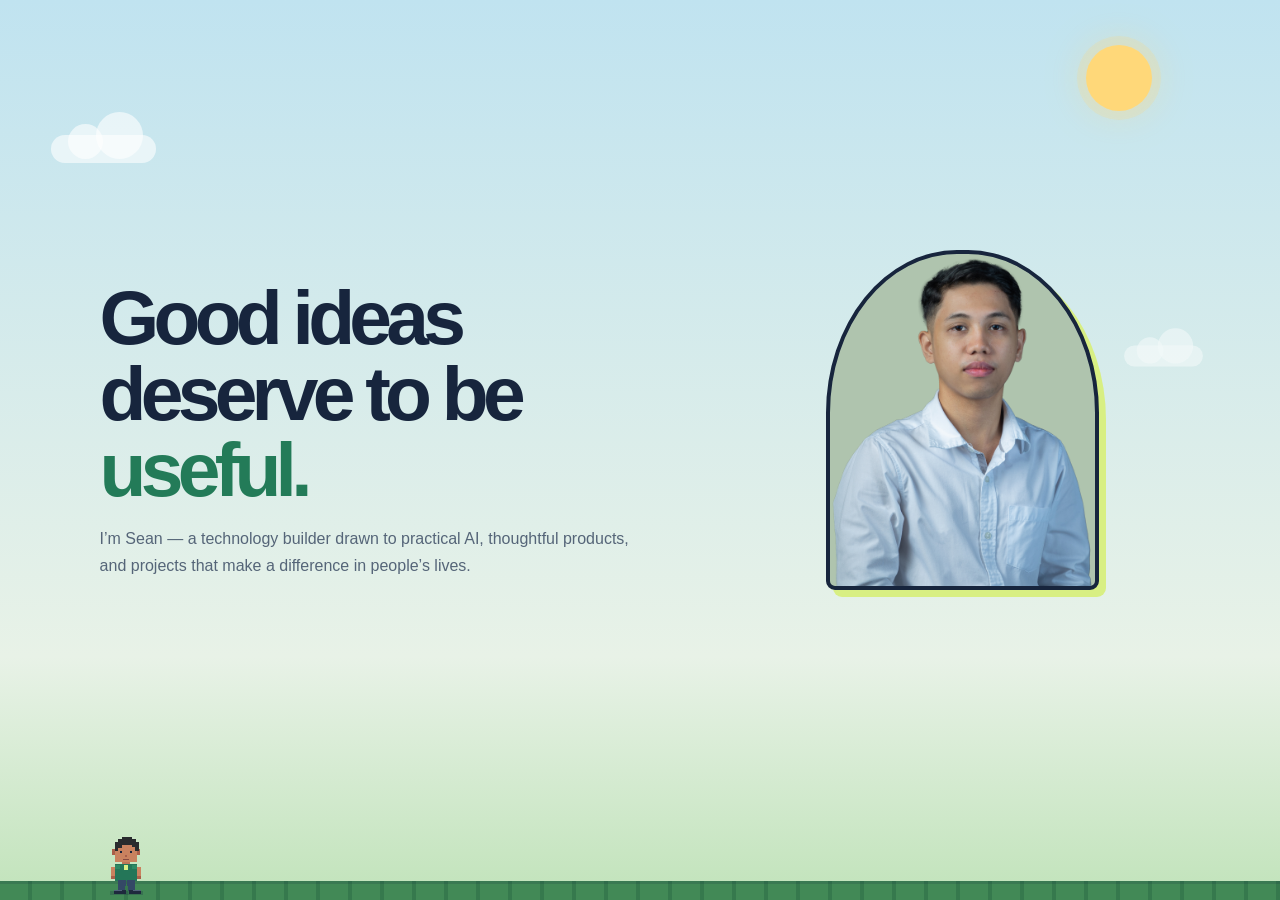
==== commit 8ed14ad3: "theme overhaul Signed-off-by: seanotskieee <bensoncutee@gmail.com>" ====
--- a/portfolio-site/index.html
+++ b/portfolio-site/index.html
@@ -3,231 +3,242 @@
 <head>
 	<meta charset="UTF-8">
 	<meta name="viewport" content="width=device-width, initial-scale=1">
-	<meta name="description" content="The 8-bit portfolio of Sean Benson: projects, experience, skills, and achievements.">
-	<title>Sean Benson — Portfolio</title>
+	<meta name="theme-color" content="#17253d">
+	<meta name="description" content="The interactive portfolio of Sean Benson: practical technology, AI, and community-focused projects.">
+	<title>Sean Benson — Portfolio Adventure</title>
 	<link rel="stylesheet" href="design.css">
 	<script src="interaction.js" defer></script>
 </head>
 <body>
-	<header>
-		<nav class="container" aria-label="Main navigation">
-			<a class="brand" href="#home">Sean Benson</a>
-			<button class="menu-toggle" type="button" aria-expanded="false" aria-controls="nav-links" aria-label="Open navigation">
-				<span></span>
-				<span></span>
-				<span></span>
-			</button>
-			<div class="nav-actions">
-				<div class="nav-links" id="nav-links">
-					<a href="#about">About</a>
-					<a href="#work">Work</a>
-					<a href="#experience">Experience</a>
-					<a href="#recognition">Awards</a>
-					<a href="#certifications">Certifications</a>
-					<a href="#skills">Skills</a>
-					<a href="#contact">Contact</a>
-				</div>
-				<button class="theme-toggle" type="button" aria-label="Switch to night mode" aria-pressed="false" title="Switch theme">
-					<span aria-hidden="true">☀</span>
-					<span class="theme-switch-track" aria-hidden="true"><span class="theme-switch-thumb"></span></span>
-					<span aria-hidden="true">☾</span>
+	<div class="game-shell">
+		<main class="game-world" id="game-world">
+			<div class="sky-decoration cloud cloud-a" aria-hidden="true"></div>
+			<div class="sky-decoration cloud cloud-b" aria-hidden="true"></div>
+			<div class="theme-control">
+				<span class="theme-hint" aria-hidden="true">Click</span>
+				<button class="sky-toggle" id="theme-toggle" type="button" aria-label="Enter night mode" aria-pressed="false">
+					<span class="celestial-body" aria-hidden="true"></span>
 				</button>
 			</div>
-		</nav>
-	</header>
-
-	<main>
-		<div class="container hero" id="home" data-reveal>
-			<span class="eyebrow"><span aria-hidden="true">▶</span> PLAYER 1 READY</span>
-			<p class="intro">I’m Sean, and I love to build practical technology for people, communities, and industry.</p>
-			<a class="button" href="#work">Explore my projects</a>
-		</div>
-
-		<section id="about">
-			<div class="container about" data-reveal>
-				<img class="about-photo" src="assets/Benson-4.png" alt="Portrait of Sean Coen V. Benson" width="1284" height="1839" loading="lazy" decoding="async">
-				<div>
-					<h2>About me</h2>
-					<p class="about-copy">My experience spans AI and computer vision, connected systems, emergency-response applications, startup development, AI-literacy training, marketing research, and visual content production. I enjoy taking ideas from research and early concepts toward useful solutions.</p>
-					<p class="about-copy">I’m based in Iligan City, Philippines.</p>
-				</div>
+
+			<div class="sky-track" id="sky-track">
+			<section class="level-panel is-active" id="home" data-title="Start" aria-labelledby="home-title" tabindex="0">
+				<div class="panel-content hero-panel">
+					<div class="hero-copy">
+						<h1 id="home-title">Good ideas deserve to be <span>useful.</span></h1>
+						<p class="hero-intro">I’m Sean — a technology builder drawn to practical AI, thoughtful products, and projects that make a difference in people’s lives.</p>
+					</div>
+					<div class="hero-art">
+						<div class="portrait-frame">
+							<img src="assets/Benson-4.png" alt="Portrait of Sean Coen V. Benson" width="1284" height="1839">
+						</div>
+					</div>
+				</div>
+			</section>
+
+			<section class="level-panel" id="about" data-title="About" aria-labelledby="about-title" tabindex="0" aria-hidden="true" inert>
+				<div class="panel-content">
+					<div class="panel-heading">
+						<h2 id="about-title">I like making complex things feel <span>human.</span></h2>
+						<p class="panel-lede">A curious generalist, at home between technology and people.</p>
+					</div>
+					<div class="about-layout">
+						<div class="about-copy">
+							<p>My experience spans AI and computer vision, connected systems, emergency-response applications, startup development, AI-literacy training, marketing research, and visual content production.</p>
+							<p>I enjoy taking ideas from research and early concepts toward useful solutions — and bringing people along in the process.</p>
+						</div>
+						<div class="attribute-grid">
+							<div class="attribute-card"><span>01</span><strong>Curious</strong><p>Always learning across disciplines.</p></div>
+							<div class="attribute-card"><span>02</span><strong>Hands-on</strong><p>From early idea to working prototype.</p></div>
+							<div class="attribute-card"><span>03</span><strong>People-first</strong><p>Useful solutions start with real needs.</p></div>
+						</div>
+					</div>
+				</div>
+			</section>
+
+			<section class="level-panel" id="work" data-title="Projects" aria-labelledby="work-title" tabindex="0" aria-hidden="true" inert>
+				<div class="panel-content">
+					<div class="panel-heading compact-heading">
+						<p class="eyebrow">QUEST LOG</p>
+						<h2 id="work-title">Ideas put into action<span class="heading-dot">.</span></h2>
+						<p class="panel-lede">Products, experiments, and solutions built around real-world needs.</p>
+					</div>
+					<div class="project-grid">
+						<article class="project-card">
+							<div class="card-topline"><span>QUEST 01</span><span>Emergency response</span></div>
+							<h3>TaranTap</h3>
+							<p>Founded a student startup and led development of a mobile emergency app. Simple emergency buttons connect users to the appropriate nearest responder, while shared live locations support faster routing and coordination.</p>
+						</article>
+						<article class="project-card">
+							<div class="card-topline"><span>QUEST 02</span><span>Augmented reality</span></div>
+							<h3>Treon</h3>
+							<p>Researched and developed an AR smart mirror that detects and tracks lips, overlaying lipstick shades on a user’s reflection for a real-time virtual try-on.</p>
+						</article>
+						<article class="project-card">
+							<div class="card-topline"><span>QUEST 03</span><span>Agriculture tech</span></div>
+							<h3>E-Limango</h3>
+							<p>Designed a decision-support system for mudcrab farms. It monitors water quality, weather, and crab health, then turns the data into actionable farm-management recommendations.</p>
+						</article>
+						<article class="project-card">
+							<div class="card-topline"><span>QUEST 04</span><span>Materials research</span></div>
+							<h3>ViaBone</h3>
+							<p>Explored turning fish and chicken bone waste into ceramic material by cleaning, processing, and combining bone powder with other ceramic components.</p>
+						</article>
+						<article class="project-card">
+							<div class="card-topline"><span>QUEST 05</span><span>Sustainable water</span></div>
+							<h3>AquaAir</h3>
+							<p>Ideated a modified atmospheric water generator that extracts water from air as an alternative water source for commercial farming.</p>
+						</article>
+						<article class="project-card">
+							<div class="card-topline"><span>QUEST 06</span><span>Health technology</span></div>
+							<h3>I-Gaan</h3>
+							<p>Developed a mobile app to compare local medical laboratories, check tests, hours, and availability, and book tests in advance to reduce waiting.</p>
+						</article>
+					</div>
+				</div>
+			</section>
+
+			<section class="level-panel" id="experience" data-title="Experience" aria-labelledby="experience-title" tabindex="0" aria-hidden="true" inert>
+				<div class="panel-content">
+					<div class="panel-heading compact-heading">
+						<p class="eyebrow">PLAYER JOURNEY</p>
+						<h2 id="experience-title">Experience &amp; leadership<span class="heading-dot">.</span></h2>
+						<p class="panel-lede">Learning by building, collaborating, and sharing what I know.</p>
+					</div>
+					<div class="experience-grid">
+						<article class="experience-card"><span class="item-number">01</span><div><h3>AI/ML Algorithms Student Intern</h3><p class="organization">Analog Devices, Inc.</p><p>Built and tested computer-vision and image-processing workflows to enhance scanned electronic circuit plot diagrams and convert them into clean digital representations.</p></div></article>
+						<article class="experience-card"><span class="item-number">02</span><div><h3>Marketing Intern</h3><p class="organization">MAGWAI</p><p>Researched competitors, content strategies, and market trends, then proposed eight content ideas for a three-month publishing period.</p></div></article>
+						<article class="experience-card"><span class="item-number">03</span><div><h3>Resident Creative</h3><p class="organization">Alex &amp; B. Creative Studio</p><p>Produced and edited photo and video marketing content for three local food businesses during a four-month internship.</p></div></article>
+						<article class="experience-card"><span class="item-number">04</span><div><h3>AI Master Trainer</h3><p class="organization">SmartCT &amp; ASEAN Foundation</p><p>Delivers AI-literacy training and hands-on sessions, develops learning materials, demonstrates tools, and guides participants through practical use cases.</p></div></article>
+						<article class="experience-card"><span class="item-number">05</span><div><h3>Hub Leader</h3><p class="organization">KadaKareer</p><p>Coordinates career-development programs, supports member collaboration, and encourages participation in learning, networking, and professional-growth opportunities.</p></div></article>
+						<article class="experience-card"><span class="item-number">06</span><div><h3>Founder</h3><p class="organization">TaranTap</p><p>Founded an emergency-response startup and led the project from problem definition and solution design through application development and refinement around user and responder needs. The name combines “Taranta” (panic) and “Tap.”</p></div></article>
+					</div>
+				</div>
+			</section>
+
+			<section class="level-panel" id="awards" data-title="Awards" aria-labelledby="awards-title" tabindex="0" aria-hidden="true" inert>
+				<div class="panel-content">
+					<div class="panel-heading compact-heading">
+						<p class="eyebrow">TROPHY ROOM</p>
+						<h2 id="awards-title">Milestones along the way<span class="heading-dot">.</span></h2>
+						<p class="panel-lede">A few moments I’m proud of.</p>
+					</div>
+					<ul class="achievement-grid">
+						<li>Philippine Startup Challenge X <span>National Finalist</span></li>
+						<li>Philippine Startup Challenge X <span>Regional Champion</span></li>
+						<li>YSEALI Cyberbayanihan Summit <span>Iligan City Delegate</span></li>
+						<li>DEPDev H.A.B.I. Workshop <span>National Winner, Food and Agribusiness</span></li>
+						<li>Huawei Asia Pacific Developer Competition <span>Semi-Finalist</span></li>
+						<li>Philippine Startup Challenge 9 <span>Regional Finalist</span></li>
+						<li>Huawei Seeds for the Future <span>Philippine Delegate</span></li>
+						<li>DICT Regional Hack4Gov 3 <span>7th Place</span></li>
+						<li>International Labour Organization Start and Improve Your Business <span>Department of Trade and Industry</span></li>
+						<li>QOMPETE National Student Startup Challenge <span>Qualifier</span></li>
+						<li>Kasetsart University BCG Ideation Challenge, Thailand <span>University Champion, Non-Food Category</span></li>
+						<li>MSU-IIT Young Innovators Startup Apprenticeship Program</li>
+						<li>Iligan Business Awards <span>Merit Award for Best Innovative Smart City Startup of the Year</span></li>
+						<li>Philippine Startup Challenge 8 <span>Regional Finalist</span></li>
+						<li>FutureIliganX Smart City Hackathon <span>Champion</span></li>
+					</ul>
+				</div>
+			</section>
+
+			<section class="level-panel" id="badges" data-title="Badges" aria-labelledby="badges-title" tabindex="0" aria-hidden="true" inert>
+				<div class="panel-content">
+					<div class="panel-heading compact-heading">
+						<p class="eyebrow">BADGE COLLECTION</p>
+						<h2 id="badges-title">Skills earned along the way<span class="heading-dot">.</span></h2>
+						<p class="panel-lede">Licenses and certifications.</p>
+					</div>
+					<ul class="achievement-grid badge-grid">
+						<li>Google AI Professional Certificate <span>Google &amp; Coursera</span></li>
+						<li>AI for App Building <span>Coursera &amp; Google</span></li>
+						<li>AI for Data Analysis <span>Coursera &amp; Google</span></li>
+						<li>AI for Content Creation <span>Coursera &amp; Google</span></li>
+						<li>AI for Writing and Communicating <span>Coursera &amp; Google</span></li>
+						<li>AI for Research and Insights <span>Coursera &amp; Google</span></li>
+						<li>AI for Brainstorming and Planning <span>Coursera &amp; Google</span></li>
+						<li>AI Fundamentals <span>Coursera &amp; Google</span></li>
+						<li>Ignite Philippines Proficiency Certificate <span>Wadhwani Foundation Philippines</span></li>
+						<li>AI Class ASEAN <span>ASEAN Foundation</span></li>
+						<li>Google Project Management Professional Certificate <span>Coursera &amp; Google</span></li>
+						<li>Capstone: Applying Project Management in the Real World <span>Coursera &amp; Google</span></li>
+						<li>Agile Project Management <span>Coursera &amp; Google</span></li>
+						<li>Project Planning: Putting It All Together; Project Execution: Running the Project <span>Coursera &amp; Google</span></li>
+						<li>Project Initiation: Starting a Successful Project <span>Coursera &amp; Google</span></li>
+						<li>Foundations of Project Management <span>Coursera &amp; Google</span></li>
+					</ul>
+				</div>
+			</section>
+
+			<section class="level-panel" id="skills" data-title="Skills" aria-labelledby="skills-title" tabindex="0" aria-hidden="true" inert>
+				<div class="panel-content">
+					<div class="panel-heading compact-heading">
+						<p class="eyebrow">INVENTORY</p>
+						<h2 id="skills-title">A broad toolkit<span class="heading-dot">.</span></h2>
+						<p class="panel-lede">A multidisciplinary mix of technical, creative, and people skills.</p>
+					</div>
+					<div class="skills-grid">
+						<article class="skill-card"><span>01 / TECH</span><h3>Programming &amp; data</h3><p>C, C++, HTML, Git, SQL, Python, Assembly, Scratch, Scikit-learn, NumPy, Pandas, Matplotlib, data science, web design and development.</p></article>
+						<article class="skill-card"><span>02 / AI</span><h3>AI &amp; machine learning</h3><p>Artificial intelligence, computer vision, augmented reality, deep learning, OpenCV, image processing, analysis, and segmentation.</p></article>
+						<article class="skill-card"><span>03 / SYSTEMS</span><h3>IoT &amp; embedded systems</h3><p>IoT systems, microcontroller and microcomputer programming, embedded systems, Arduino, Raspberry Pi, ESP32, ESP8266, RockPi, and sensors.</p></article>
+						<article class="skill-card"><span>04 / CREATIVE</span><h3>Marketing &amp; creative tools</h3><p>Digital marketing, online competitive analysis, content marketing, social media management, photography, photo editing, video editing, Adobe Photoshop, Lightroom, After Effects, and Premiere Pro.</p></article>
+						<article class="skill-card"><span>05 / PEOPLE</span><h3>Leadership &amp; delivery</h3><p>Technical training, advising, team coordination, communication, project planning and execution, startup development, entrepreneurship, and project management.</p></article>
+					</div>
+				</div>
+			</section>
+
+			<section class="level-panel" id="contact" data-title="Contact" aria-labelledby="contact-title" tabindex="0" aria-hidden="true" inert>
+				<div class="panel-content contact-panel">
+					<h2 id="contact-title">Let’s make something <span>that matter.</span></h2>
+					<p class="contact-copy">I’m open to conversations about technology, AI, and community-focused projects.</p>
+					<div class="contact-actions">
+						<a class="game-button primary-button" href="mailto:bensoncutee@gmail.com">Email Sean <span aria-hidden="true">↗</span></a>
+						<a class="game-button secondary-button" href="https://www.linkedin.com/in/sean-coen-benson-a45291276/" target="_blank" rel="noopener noreferrer">LinkedIn <span aria-hidden="true">↗</span></a>
+					</div>
+				</div>
+			</section>
+
 			</div>
-		</section>
-
-		<section id="work">
-			<div class="container" data-reveal>
-				<h2>Projects</h2>
-				<div class="projects">
-					<article class="card">
-						<h3>TaranTap</h3>
-						<p>Founded a student startup and led development of a mobile emergency app. Simple emergency buttons connect users to the appropriate nearest responder, while shared live locations support faster routing and coordination.</p>
-					</article>
-					<article class="card">
-						<h3>Treon</h3>
-						<p>Researched and developed an AR smart mirror that detects and tracks lips, overlaying lipstick shades on a user’s reflection for a real-time virtual try-on.</p>
-					</article>
-					<article class="card">
-						<h3>E-Limango</h3>
-						<p>Designed a decision-support system for mudcrab farms. It monitors water quality, weather, and crab health, then turns the data into actionable farm-management recommendations.</p>
-					</article>
-					<article class="card">
-						<h3>ViaBone</h3>
-						<p>Explored turning fish and chicken bone waste into ceramic material by cleaning, processing, and combining bone powder with other ceramic components.</p>
-					</article>
-					<article class="card">
-						<h3>AquaAir</h3>
-						<p>Ideated a modified atmospheric water generator that extracts water from air as an alternative water source for commercial farming.</p>
-					</article>
-					<article class="card">
-						<h3>I-Gaan</h3>
-						<p>Developed a mobile app to compare local medical laboratories, check tests, hours, and availability, and book tests in advance to reduce waiting.</p>
-					</article>
-				</div>
-			</div>
-		</section>
-
-		<section id="experience">
-			<div class="container" data-reveal>
-				<h2>Experience &amp; leadership</h2>
-				<div class="projects">
-					<article class="card">
-						<h3>AI/ML Algorithms Student Intern</h3>
-						<p class="organization">Analog Devices, Inc.</p>
-						<p>Built and tested computer-vision and image-processing workflows to enhance scanned electronic circuit plot diagrams and convert them into clean digital representations.</p>
-					</article>
-					<article class="card">
-						<h3>Marketing Intern</h3>
-						<p class="organization">MAGWAI</p>
-						<p>Researched competitors, content strategies, and market trends, then proposed eight content ideas for a three-month publishing period.</p>
-					</article>
-					<article class="card">
-						<h3>Resident Creative</h3>
-						<p class="organization">Alex &amp; B. Creative Studio</p>
-						<p>Produced and edited photo and video marketing content for three local food businesses during a four-month internship.</p>
-					</article>
-					<article class="card">
-						<h3>AI Master Trainer</h3>
-						<p class="organization">SmartCT &amp; ASEAN Foundation</p>
-						<p>Delivers AI-literacy training and hands-on sessions, develops learning materials, demonstrates tools, and guides participants through practical use cases.</p>
-					</article>
-					<article class="card">
-						<h3>Hub Leader</h3>
-						<p class="organization">KadaKareer</p>
-						<p>Coordinates career-development programs, supports member collaboration, and encourages participation in learning, networking, and professional-growth opportunities.</p>
-					</article>
-					<article class="card">
-						<h3>Founder</h3>
-						<p class="organization">TaranTap</p>
-						<p>Founded an emergency-response startup and led the project from problem definition and solution design through application development and refinement around user and responder needs. The name combines “Taranta” (panic) and “Tap.”</p>
-					</article>
-				</div>
-			</div>
-		</section>
-
-		<section id="recognition">
-			<div class="container" data-reveal>
-				<h2>Awards &amp; activities</h2>
-				<ul class="detail-list">
-					<li>Philippine Startup Challenge X — National Finalist</li>
-					<li>Philippine Startup Challenge X — Regional Champion</li>
-					<li>YSEALI Cyberbayanihan Summit — Iligan City Delegate</li>
-					<li>DEPDev H.A.B.I. Workshop — National Winner, Food and Agribusiness</li>
-					<li>Huawei Asia Pacific Developer Competition — Semi-Finalist</li>
-					<li>Philippine Startup Challenge 9 — Regional Finalist</li>
-					<li>Huawei Seeds for the Future — Philippine Delegate</li>
-					<li>DICT Regional Hack4Gov 3 — 7th Place</li>
-					<li>International Labour Organization Start and Improve Your Business — Department of Trade and Industry</li>
-					<li>QOMPETE National Student Startup Challenge — Qualifier</li>
-					<li>Kasetsart University BCG Ideation Challenge (Thailand) — University Champion, Non-Food Category</li>
-					<li>MSU-IIT Young Innovators Startup Apprenticeship Program</li>
-					<li>Iligan Business Awards — Merit Award for Best Innovative Smart City Startup of the Year</li>
-					<li>Philippine Startup Challenge 8 — Regional Finalist</li>
-					<li>FutureIliganX Smart City Hackathon — Champion</li>
-				</ul>
-			</div>
-		</section>
-
-		<section id="certifications">
-			<div class="container" data-reveal>
-				<h2>Licenses &amp; certifications</h2>
-				<ul class="detail-list">
-					<li>Google AI Professional Certificate — Google &amp; Coursera</li>
-					<li>AI for App Building — Coursera &amp; Google</li>
-					<li>AI for Data Analysis — Coursera &amp; Google</li>
-					<li>AI for Content Creation — Coursera &amp; Google</li>
-					<li>AI for Writing and Communicating — Coursera &amp; Google</li>
-					<li>AI for Research and Insights — Coursera &amp; Google</li>
-					<li>AI for Brainstorming and Planning — Coursera &amp; Google</li>
-					<li>AI Fundamentals — Coursera &amp; Google</li>
-					<li>Ignite Philippines Proficiency Certificate — Wadhwani Foundation Philippines</li>
-					<li>AI Class ASEAN — ASEAN Foundation</li>
-					<li>Google Project Management Professional Certificate — Coursera &amp; Google</li>
-					<li>Capstone: Applying Project Management in the Real World — Coursera &amp; Google</li>
-					<li>Agile Project Management — Coursera &amp; Google</li>
-					<li>Project Planning: Putting It All Together; Project Execution: Running the Project — Coursera &amp; Google</li>
-					<li>Project Initiation: Starting a Successful Project — Coursera &amp; Google</li>
-					<li>Foundations of Project Management — Coursera &amp; Google</li>
-				</ul>
-			</div>
-		</section>
-
-		<section id="skills">
-			<div class="container" data-reveal>
-				<h2>Skills</h2>
-				<div class="projects">
-					<article class="card">
-						<h3>Programming &amp; data</h3>
-						<p>C, C++, HTML, Git, SQL, Python, Assembly, Scratch, Scikit-learn, NumPy, Pandas, Matplotlib, data science, web design and development.</p>
-					</article>
-					<article class="card">
-						<h3>AI &amp; machine learning</h3>
-						<p>Artificial intelligence, computer vision, augmented reality, deep learning, OpenCV, image processing, analysis, and segmentation.</p>
-					</article>
-					<article class="card">
-						<h3>IoT &amp; embedded systems</h3>
-						<p>IoT systems, microcontroller and microcomputer programming, embedded systems, Arduino, Raspberry Pi, ESP32, ESP8266, RockPi, and sensors.</p>
-					</article>
-					<article class="card">
-						<h3>Marketing &amp; creative tools</h3>
-						<p>Digital marketing, online competitive analysis, content marketing, social media management, photography, photo editing, video editing, Adobe Photoshop, Lightroom, After Effects, and Premiere Pro.</p>
-					</article>
-					<article class="card">
-						<h3>Leadership &amp; delivery</h3>
-						<p>Technical training, advising, team coordination, communication, project planning and execution, startup development, entrepreneurship, and project management.</p>
-					</article>
-				</div>
-			</div>
-		</section>
-
-		<section id="contact">
-			<div class="container contact" data-reveal>
-				<div>
-					<h2>Have a project in mind?</h2>
-					<p>I’m open to conversations about technology, AI, and community-focused projects.</p>
-				</div>
-				<div class="contact-links">
-					<a class="button" href="mailto:seancoen.benson@g.msuiit.edu.ph">Email Sean</a>
-					<a class="button button-secondary" href="https://www.linkedin.com/in/sean-coen-benson-a45291276/" target="_blank" rel="noopener noreferrer">LinkedIn</a>
-				</div>
-			</div>
-		</section>
-	</main>
-
-	<div class="progress-dock">
-		<div class="progress-inner container">
-			<span class="progress-label">Progress</span>
-			<div class="xp-track" role="progressbar" aria-label="Portfolio reading progress" aria-valuemin="0" aria-valuemax="100" aria-valuenow="0">
-				<span class="xp-fill"></span>
-			</div>
-			<span class="xp-value">0%</span>
-		</div>
+
+			<button class="player" id="player" type="button" aria-label="Make Sean jump and wave">
+				<svg class="avatar-sprite" viewBox="0 0 48 62" aria-hidden="true" shape-rendering="crispEdges">
+					<g class="avatar-arm avatar-arm-left">
+						<rect x="9" y="34" width="5" height="10" fill="#c9825f"/>
+						<rect x="9" y="43" width="5" height="3" fill="#a95f49"/>
+					</g>
+					<g class="avatar-arm avatar-arm-right">
+						<rect x="34" y="34" width="5" height="10" fill="#c9825f"/>
+						<rect x="34" y="43" width="5" height="3" fill="#a95f49"/>
+					</g>
+					<rect x="20" y="26" width="8" height="7" fill="#bc7658"/>
+					<rect x="13" y="31" width="22" height="17" fill="#247658"/>
+					<path d="M13 32h5v4h-5zm17 0h5v4h-5z" fill="#2c8963"/>
+					<path d="M22 32h4v5h-4z" fill="#d8ef83"/>
+					<path d="M16 47h8v6h-8zm9 0h8v6h-8z" fill="#344966"/>
+					<g class="avatar-leg avatar-leg-left">
+						<rect x="16" y="51" width="7" height="7" fill="#344966"/>
+						<rect x="12" y="57" width="12" height="4" fill="#202b3d"/>
+						<rect x="12" y="57" width="8" height="1" fill="#52627a"/>
+					</g>
+					<g class="avatar-leg avatar-leg-right">
+						<rect x="26" y="51" width="7" height="7" fill="#344966"/>
+						<rect x="27" y="57" width="12" height="4" fill="#202b3d"/>
+						<rect x="31" y="57" width="8" height="1" fill="#52627a"/>
+					</g>
+					<rect x="10" y="16" width="4" height="6" fill="#a95f49"/>
+					<rect x="34" y="16" width="4" height="6" fill="#a95f49"/>
+					<rect x="13" y="9" width="22" height="20" fill="#c9825f"/>
+					<path d="M13 17V9h3V6h4V4h10v2h4v3h3v9h-4v-4h-3v-2H20v3h-4v3h-3z" fill="#292b2d"/>
+					<rect x="18" y="18" width="2" height="2" fill="#17253d"/>
+					<rect x="28" y="18" width="2" height="2" fill="#17253d"/>
+					<rect x="23" y="22" width="2" height="2" fill="#a95f49"/>
+					<rect x="21" y="26" width="6" height="1" fill="#864b41"/>
+				</svg>
+				<span class="avatar-shadow" aria-hidden="true"></span>
+			</button>
+		</main>
+
 	</div>
-
-	<footer>
-		<div class="container">
-			<p>Sean Coen V. Benson · Iligan City, Philippines</p>
-			<p>Sean Benson · Made with care.</p>
-		</div>
-	</footer>
 </body>
 </html>
--- a/portfolio-site/design.css
+++ b/portfolio-site/design.css
@@ -1,307 +1,463 @@
 :root {
 	color-scheme: light;
-	--ink: #20252c;
-	--muted: #68717d;
-	--paper: #f7f8fa;
-	--surface: #fff;
-	--accent: #5b65d8;
-	--accent-hover: #454fc0;
-	--line: #e5e8ed;
-}
-
-:root[data-theme="dark"] {
+	--sky: #b7def0;
+	--ink: #17253d;
+	--muted: #647083;
+	--line: rgba(255, 255, 255, 0.7);
+	--paper: #fffefa;
+	--green: #237b58;
+	--green-dark: #17513f;
+	--lime: #d8ef83;
+	--coral: #f27b59;
+	--navy: #17253d;
+}
+
+:root[data-theme="night"] {
 	color-scheme: dark;
-	--ink: #edf0f5;
-	--muted: #aab3c0;
-	--paper: #151922;
-	--surface: #202631;
-	--accent: #a3aaff;
-	--accent-hover: #bbc0ff;
-	--line: #343d4a;
+	--sky: #111d33;
+	--ink: #edf3fa;
+	--muted: #b6c3d3;
+	--line: rgba(192, 211, 230, 0.19);
+	--paper: #1d2b42;
+	--green: #83d3a7;
+	--green-dark: #193d39;
+	--lime: #d7ed8a;
+	--coral: #ff9a79;
+	--navy: #17253d;
 }
 
 * { box-sizing: border-box; }
-html { scroll-behavior: smooth; scroll-padding-top: 24px; }
+html, body { width: 100%; height: 100%; margin: 0; overflow: hidden; }
 body {
-	margin: 0;
-	background: var(--paper);
+	background: var(--sky);
 	color: var(--ink);
-	font: 16px/1.6 system-ui, -apple-system, BlinkMacSystemFont, "Segoe UI", sans-serif;
-	transition: background-color .2s ease, color .2s ease;
-}
-a { color: inherit; text-decoration: none; }
-a:hover { color: var(--accent); }
-button { font: inherit; }
-button:focus-visible, a:focus-visible {
-	outline: 3px solid var(--accent);
-	outline-offset: 4px;
-}
-.container { width: min(1080px, calc(100% - 48px)); margin: 0 auto; }
-header {
-	position: sticky;
-	z-index: 10;
-	top: 0;
-	padding: 16px 0;
-	border-bottom: 1px solid var(--line);
-	background: var(--paper);
-}
-nav { display: flex; align-items: center; justify-content: space-between; gap: 24px; }
-.brand { font-weight: 750; letter-spacing: -.04em; font-size: 1.2rem; }
-.nav-actions, .nav-links { display: flex; align-items: center; }
-.nav-actions { gap: 28px; }
-.nav-links { gap: 24px; color: var(--muted); font-size: .95rem; }
-.nav-links a { transition: color .2s ease; }
-.nav-links a[aria-current="location"] { color: var(--accent); }
-.menu-toggle {
-	width: 44px;
-	height: 44px;
-	padding: 11px;
-	border: 1px solid var(--line);
-	border-radius: 8px;
-	background: var(--surface);
-	color: var(--ink);
-	cursor: pointer;
-	display: none;
-}
-.menu-toggle span { display: block; height: 2px; margin: 4px 0; background: currentColor; }
-.theme-toggle {
-	padding: 8px 12px;
-	border: 1px solid var(--line);
-	border-radius: 8px;
-	background: var(--surface);
-	color: var(--ink);
-	font-size: .9rem;
-	cursor: pointer;
-}
-.theme-toggle:hover, .menu-toggle:hover { border-color: var(--accent); }
-.hero { padding: clamp(76px, 12vw, 132px) 0 clamp(68px, 10vw, 112px); }
-.eyebrow { color: var(--accent); font-size: .8rem; font-weight: 750; letter-spacing: .14em; text-transform: uppercase; }
-.intro { max-width: 620px; margin: 0; color: var(--muted); font-size: clamp(1.05rem, 2vw, 1.15rem); }
-.button {
-	display: inline-block;
-	margin-top: 30px;
-	padding: 12px 20px;
-	border-radius: 8px;
-	background: var(--accent);
-	color: #fff;
-	font-weight: 650;
-	transition: background-color .2s ease, transform .2s ease;
-}
-:root[data-theme="dark"] .button { color: #151922; }
-.button:hover { transform: translateY(-2px); background: var(--accent-hover); color: var(--paper); }
-section { padding: clamp(52px, 8vw, 76px) 0; border-top: 1px solid var(--line); scroll-margin-top: 76px; }
-h2 { margin: 0 0 28px; font-size: clamp(1.55rem, 3vw, 1.9rem); letter-spacing: -.04em; }
-.about { display: grid; grid-template-columns: minmax(0, .8fr) minmax(0, 1.2fr); align-items: center; gap: clamp(28px, 7vw, 76px); }
-.about-photo { display: block; width: 100%; max-width: 340px; height: auto; border-radius: 16px; }
-.about-copy { max-width: 700px; color: var(--muted); }
-.projects { display: grid; grid-template-columns: repeat(auto-fit, minmax(min(100%, 250px), 1fr)); gap: 18px; }
-.detail-list { display: grid; gap: 12px; margin: 0; padding: 0; list-style: none; }
-.detail-list li {
-	padding: 8px 10px 14px;
-	border: 2px solid var(--ink);
-	background: var(--award-bg);
-	box-shadow: 3px 3px 0 var(--pixel-shadow);
-	color: var(--ink);
-	line-height: 1.7;
-	transition: transform .12s steps(2, end), background-color .12s steps(2, end), box-shadow .12s steps(2, end);
-}
-.detail-list li:hover {
-	transform: translate(3px, -2px);
-	background: var(--surface);
-	box-shadow: 4px 4px 0 var(--pixel-shadow);
-}
-.card {
-	min-height: 220px;
-	padding: 24px;
-	border: 1px solid var(--line);
-	border-radius: 12px;
-	background: var(--surface);
-	transition: transform .2s ease, border-color .2s ease, background-color .2s ease;
-}
-.card:hover { transform: translateY(-4px); border-color: var(--accent); }
-.card h3 { margin: 0 0 8px; font-size: 1.2rem; }
-.card p { margin: 0; color: var(--muted); font-size: .95rem; }
-.card .organization { margin-bottom: 12px; color: var(--ink); font-weight: 650; }
-.contact { display: flex; align-items: center; justify-content: space-between; gap: 24px; }
-.contact p { margin: 0; color: var(--muted); }
-.contact .button { flex-shrink: 0; }
-.contact-links { display: flex; flex-wrap: wrap; gap: 12px; }
-.contact-links .button { margin-top: 0; }
-.button-secondary { border: 1px solid var(--line); background: var(--surface); color: var(--ink); }
-:root[data-theme="dark"] .button-secondary { color: var(--ink); }
-footer { padding: 24px 0; border-top: 1px solid var(--line); color: var(--muted); font-size: .9rem; }
-
-.js-enabled [data-reveal] { opacity: 0; transform: translateY(18px); transition: opacity .6s ease, transform .6s ease; }
-.js-enabled [data-reveal].is-visible { opacity: 1; transform: translateY(0); }
-
-@media (max-width: 700px) {
-	.container { width: min(100% - 36px, 560px); }
-	.js-enabled .menu-toggle { display: block; margin-left: auto; }
-	nav { flex-wrap: wrap; }
-	.nav-actions { width: 100%; align-items: stretch; flex-direction: column; gap: 16px; padding: 8px 0 4px; }
-	.js-enabled .nav-actions { display: none; }
-	.js-enabled .nav-actions.is-open { display: flex; }
-	.nav-links { align-items: stretch; flex-direction: column; gap: 0; }
-	.nav-links a { padding: 10px 0; border-top: 1px solid var(--line); }
-	.theme-toggle { align-self: flex-start; }
-	.hero { padding-top: 76px; }
-	.about { grid-template-columns: 1fr; }
-	.about-photo { max-width: 300px; }
-	.projects { grid-template-columns: 1fr; }
-	.contact { align-items: flex-start; flex-direction: column; }
-	.contact .button { margin-top: 8px; }
-	.contact-links { flex-direction: column; align-items: flex-start; }
-}
-
-@media (max-width: 380px) {
-	.container { width: calc(100% - 28px); }
-	.brand { font-size: 1.1rem; }
-	.card { min-height: 0; padding: 20px; }
-}
-
-@media (prefers-reduced-motion: reduce) {
-	html { scroll-behavior: auto; }
-	*, *::before, *::after { scroll-behavior: auto !important; animation-duration: .01ms !important; transition-duration: .01ms !important; }
-}
-
-:root {
-	color-scheme: light;
-	--ink: #292541;
-	--muted: #625c78;
-	--paper: #fff9e9;
-	--surface: #fffdf5;
-	--accent: #d94359;
-	--accent-hover: #b82d47;
-	--line: #292541;
-	--pixel-shadow: #292541;
-	--grid-line: rgb(41 37 65 / 5%);
-	--award-bg: #ffe39a;
-}
-
-:root[data-theme="dark"] {
-	color-scheme: dark;
-	--ink: #f7f1d5;
-	--muted: #c0b9d5;
-	--paper: #17172b;
-	--surface: #23223d;
-	--accent: #ff7185;
-	--accent-hover: #ff94a3;
-	--line: #f7f1d5;
-	--pixel-shadow: #090918;
-	--grid-line: rgb(247 241 213 / 5%);
-	--award-bg: #54451f;
-}
-
-body {
-	background-color: var(--paper);
-	background-image:
-		linear-gradient(var(--grid-line) 1px, transparent 1px),
-		linear-gradient(90deg, var(--grid-line) 1px, transparent 1px);
-	background-size: 24px 24px;
-	font-family: "Courier New", Courier, monospace;
-}
-
-header { border-bottom: 3px solid var(--ink); }
-.brand { font-size: 1.1rem; text-transform: uppercase; text-shadow: 2px 2px 0 var(--grid-line); }
-.nav-links { font-family: "Courier New", Courier, monospace; font-size: .82rem; font-weight: 700; }
-.nav-links a[aria-current="location"] { color: var(--accent); text-decoration: underline; text-decoration-style: wavy; text-underline-offset: 5px; }
-.menu-toggle, .theme-toggle, .button {
-	border: 3px solid var(--ink);
-	border-radius: 0;
-	box-shadow: 4px 4px 0 var(--pixel-shadow);
-	font-family: "Courier New", Courier, monospace;
-	font-weight: 700;
-	text-transform: uppercase;
-	transition: transform .12s steps(2, end), box-shadow .12s steps(2, end), background-color .12s steps(2, end), color .12s steps(2, end);
-}
-.menu-toggle { background: var(--surface); }
-.theme-toggle {
-	display: inline-flex;
-	width: 92px;
-	min-height: 42px;
-	align-items: center;
-	justify-content: space-between;
-	padding: 7px;
-	background: var(--surface);
-	color: var(--ink);
-	cursor: pointer;
-	font-size: .85rem;
-}
-.theme-switch-track {
-	display: inline-flex;
-	width: 34px;
-	height: 18px;
-	align-items: center;
-	padding: 2px;
-	border: 2px solid var(--ink);
-	background: var(--paper);
-}
-.theme-switch-thumb {
-	width: 10px;
-	height: 10px;
-	background: var(--accent);
-	transition: transform .12s steps(2, end);
-}
-.theme-toggle[aria-pressed="true"] .theme-switch-thumb { transform: translateX(14px); }
-.theme-toggle > span:first-child { color: #d89400; }
-:root[data-theme="dark"] .theme-toggle > span:last-child { color: #ffcf5c; }
-.menu-toggle:hover, .theme-toggle:hover, .button:hover {
-	transform: translate(2px, 2px);
-	box-shadow: 2px 2px 0 var(--pixel-shadow);
-}
-.button { background: var(--accent); }
-.button-secondary { border: 3px solid var(--ink); background: var(--surface); color: var(--ink); }
-.button-secondary:hover { background: var(--highlight, #ffc857); color: var(--ink); }
-.hero { padding-top: clamp(56px, 9vw, 104px); }
-.eyebrow { display: inline-flex; align-items: center; gap: 10px; padding: 8px 12px; border: 2px solid var(--ink); background: var(--surface); color: var(--accent); font-size: .76rem; letter-spacing: .08em; }
-.eyebrow span { animation: pixel-blink 1s steps(2, start) infinite; }
-.intro { max-width: 760px; margin-top: 22px; font-size: clamp(1.05rem, 2vw, 1.2rem); }
-section { border-top: 3px dashed var(--ink); }
-h2 { display: flex; align-items: center; gap: 12px; text-transform: uppercase; }
-h2::before { color: var(--accent); content: "▶"; font-size: .75em; }
-.about-photo { border-radius: 0; filter: drop-shadow(6px 6px 0 var(--pixel-shadow)); }
-.projects { gap: 22px; }
-.card {
-	border: 3px solid var(--ink);
-	border-radius: 0;
-	box-shadow: 6px 6px 0 var(--pixel-shadow);
-}
-.card:hover { transform: translate(-2px, -2px); border-color: var(--accent); box-shadow: 8px 8px 0 var(--pixel-shadow); }
-.card h3 { color: var(--accent); text-transform: uppercase; }
-.card p { line-height: 1.7; }
-.contact-links { gap: 16px; }
-footer { border-top: 3px solid var(--ink); }
-
-.progress-dock {
-	position: fixed;
-	z-index: 12;
+	font-family: "Segoe UI", "Helvetica Neue", Arial, sans-serif;
+	-webkit-font-smoothing: antialiased;
+}
+button, a { color: inherit; font: inherit; }
+button { cursor: pointer; }
+img { display: block; max-width: 100%; }
+::selection { color: var(--ink); background: var(--lime); }
+::-webkit-scrollbar { display: none; }
+:focus-visible { outline: 3px solid var(--coral); outline-offset: 3px; }
+
+.game-shell {
+	position: relative;
+	width: 100%;
+	height: 100vh;
+	height: 100dvh;
+	min-height: 480px;
+	overflow: hidden;
+	background: linear-gradient(180deg, #c0e3f0 0%, #e8f2e7 73%, #c1e3ba 100%);
+	transition: background 650ms ease, color 350ms ease;
+}
+.game-world { position: relative; width: 100%; height: 100%; overflow: hidden; isolation: isolate; transition: background 650ms ease; }
+.game-world::before {
+	position: absolute;
+	z-index: -1;
+	inset: 0;
+	background-image: radial-gradient(rgba(23, 37, 61, 0.1) 0.7px, transparent 0.7px);
+	background-size: 18px 18px;
+	content: "";
+	opacity: 0.32;
+	pointer-events: none;
+}
+.game-world::after {
+	position: absolute;
+	z-index: 4;
 	right: 0;
 	bottom: 0;
 	left: 0;
-	padding: 8px 0 calc(8px + env(safe-area-inset-bottom));
-	border-top: 3px solid var(--ink);
-	background: var(--surface);
-}
-.progress-inner { display: flex; align-items: center; gap: 14px; }
-.progress-label, .xp-value { flex: 0 0 auto; color: var(--muted); font-size: .68rem; font-weight: 700; text-transform: uppercase; }
-.xp-value { min-width: 3ch; color: var(--accent); text-align: right; }
-.xp-track { height: 12px; flex: 1; padding: 2px; border: 2px solid var(--ink); }
-.xp-fill { display: block; width: 0; height: 100%; background: var(--accent); transition: width .2s steps(8, end); }
-body { padding-bottom: 54px; }
-
-@keyframes pixel-blink { to { visibility: hidden; } }
+	height: 16px;
+	border-top: 3px solid rgba(23, 37, 61, 0.16);
+	background: repeating-linear-gradient(90deg, #428956 0 28px, #36794d 28px 32px);
+	content: "";
+	pointer-events: none;
+}
+
+.sky-decoration { position: absolute; z-index: 0; pointer-events: none; }
+.theme-control {
+	position: absolute;
+	z-index: 3;
+	top: 5%;
+	right: 10%;
+	width: 160px;
+	height: 66px;
+	pointer-events: none;
+}
+.sky-toggle {
+	position: absolute;
+	top: 0;
+	right: 0;
+	width: 66px;
+	height: 66px;
+	padding: 0;
+	border: 0;
+	background: transparent;
+	color: var(--ink);
+	cursor: pointer;
+	pointer-events: auto;
+}
+.celestial-body {
+	position: absolute;
+	top: 0;
+	right: 0;
+	width: 66px;
+	height: 66px;
+	border-radius: 50%;
+	background: #ffd879;
+	box-shadow: 0 0 0 9px rgba(255, 216, 121, 0.2), 0 0 40px rgba(255, 216, 121, 0.4);
+	transition: background 500ms ease, box-shadow 500ms ease, transform 500ms ease;
+}
+.theme-hint {
+	position: absolute;
+	top: 15px;
+	right: 76px;
+	padding: 6px 12px;
+	border: 1px solid rgba(66, 82, 102, 0.12);
+	border-radius: 999px;
+	background: rgba(255, 255, 255, 0.78);
+	color: #425266;
+	font-size: 0.63rem;
+	font-weight: 750;
+	line-height: 1.2;
+	box-shadow: 0 4px 14px rgba(49, 69, 92, 0.1);
+	pointer-events: none;
+	animation: hint-fade-in 500ms ease forwards;
+}
+.theme-hint::after {
+	position: absolute;
+	top: 50%;
+	right: -5px;
+	width: 8px;
+	height: 8px;
+	border-top: 1px solid rgba(66, 82, 102, 0.12);
+	border-right: 1px solid rgba(66, 82, 102, 0.12);
+	background: rgba(255, 255, 255, 0.9);
+	content: "";
+	transform: translateY(-50%) rotate(45deg);
+}
+.theme-hint.is-dismissed {
+	animation: hint-fade-out 350ms ease forwards;
+}
+.theme-hint.is-timed-out {
+	animation: hint-fade-in 500ms ease both, hint-fade-out 350ms ease 3s forwards;
+}
+.sky-toggle:hover .celestial-body { transform: scale(1.08); }
+.sky-toggle:focus-visible { outline-offset: -2px; }
+.cloud, .sun, .celestial-body, .theme-hint { transition-property: background, color, box-shadow, transform, opacity; transition-duration: 500ms; }
+@keyframes hint-fade-in { from { opacity: 0; transform: translateY(5px); } to { opacity: 1; transform: translateY(0); } }
+@keyframes hint-fade-out { to { opacity: 0; transform: translateY(-4px); visibility: hidden; } }
+.cloud { width: 105px; height: 28px; border-radius: 30px; background: rgba(255, 255, 255, 0.6); transition: transform 650ms cubic-bezier(0.2, 0.75, 0.25, 1); }
+.cloud::before, .cloud::after { position: absolute; bottom: 4px; border-radius: 50%; background: inherit; content: ""; }
+.cloud::before { left: 17px; width: 35px; height: 35px; }
+.cloud::after { left: 45px; width: 47px; height: 47px; }
+.cloud-a { top: 15%; left: 4%; }
+.cloud-b { top: 38%; right: 5%; transform: scale(0.75); opacity: 0.7; }
+
+:root[data-theme="night"] .game-shell { background: linear-gradient(180deg, #101b32 0%, #1a2a3c 68%, #203c3b 100%); }
+:root[data-theme="night"] .game-world::before {
+	background-image: radial-gradient(rgba(220, 234, 255, 0.7) 0.8px, transparent 0.8px), radial-gradient(rgba(220, 234, 255, 0.45) 0.7px, transparent 0.7px);
+	background-position: 0 0, 9px 11px;
+	background-size: 83px 79px, 127px 113px;
+	opacity: 0.43;
+}
+:root[data-theme="night"] .game-world::after { border-top-color: rgba(227, 236, 220, 0.14); background: repeating-linear-gradient(90deg, #315c4d 0 28px, #294d44 28px 32px); }
+:root[data-theme="night"] .cloud { background: rgba(142, 169, 197, 0.21); }
+:root[data-theme="night"] .cloud-b { opacity: 0.58; }
+:root[data-theme="night"] .celestial-body {
+	background: #e8f0ff;
+	box-shadow: 0 0 0 8px rgba(195, 216, 251, 0.1), 0 0 45px rgba(177, 208, 255, 0.23);
+}
+:root[data-theme="night"] .celestial-body::after {
+	position: absolute;
+	top: -7px;
+	left: 16px;
+	width: 62px;
+	height: 62px;
+	border-radius: 50%;
+	background: #101b32;
+	content: "";
+	transition: background 500ms ease, transform 500ms ease;
+}
+:root[data-theme="night"] .theme-hint {
+	border-color: rgba(215, 227, 241, 0.12);
+	background: rgba(31, 48, 71, 0.92);
+	color: #d7e3f1;
+	box-shadow: 0 4px 14px rgba(0, 0, 0, 0.2);
+}
+:root[data-theme="night"] .theme-hint::after {
+	border-color: rgba(215, 227, 241, 0.12);
+	background: #1f3047;
+}
+:root[data-theme="night"] .panel-heading h2,
+:root[data-theme="night"] .hero-copy h1,
+:root[data-theme="night"] .contact-panel h2 { color: var(--ink); }
+:root[data-theme="night"] .hero-intro,
+:root[data-theme="night"] .panel-lede,
+:root[data-theme="night"] .about-copy > p,
+:root[data-theme="night"] .contact-copy { color: #c1cddd; }
+:root[data-theme="night"] .eyebrow-year { color: #c1cddd; }
+:root[data-theme="night"] .secondary-button { background: rgba(228, 238, 250, 0.1); color: var(--ink); }
+:root[data-theme="night"] .attribute-card,
+:root[data-theme="night"] .project-card,
+:root[data-theme="night"] .experience-card,
+:root[data-theme="night"] .achievement-grid li,
+:root[data-theme="night"] .skill-card { border-color: rgba(215, 230, 242, 0.18); background: rgba(226, 238, 248, 0.1); color: #eff4f9; }
+:root[data-theme="night"] .project-card h3,
+:root[data-theme="night"] .experience-card h3,
+:root[data-theme="night"] .skill-card h3 { color: #f0f5fb; }
+:root[data-theme="night"] .project-card p,
+:root[data-theme="night"] .experience-card p:last-child,
+:root[data-theme="night"] .skill-card p,
+:root[data-theme="night"] .attribute-card p,
+:root[data-theme="night"] .achievement-grid li span { color: #c1cddd; }
+:root[data-theme="night"] .experience-card .organization { color: #a7e6bd; }
+
+.sky-track {
+	position: absolute;
+	z-index: 1;
+	inset: 0 auto 0 0;
+	display: flex;
+	width: 800vw;
+	height: 100%;
+	transform: translate3d(calc(var(--scene-index, 0) * -100vw), 0, 0);
+	transition: transform 720ms cubic-bezier(0.2, 0.75, 0.25, 1);
+	will-change: transform;
+}
+.level-panel {
+	position: relative;
+	flex: 0 0 100vw;
+	width: 100vw;
+	height: 100%;
+	margin: 0;
+	overflow-x: hidden;
+	overflow-y: auto;
+	scrollbar-width: none;
+	overscroll-behavior: contain;
+	scroll-behavior: smooth;
+}
+.level-panel[hidden] { display: none; }
+.panel-content {
+	display: flex;
+	width: 100%;
+	max-width: 1260px;
+	min-height: 100%;
+	flex-direction: column;
+	justify-content: center;
+	margin: 0 auto;
+	padding: 42px clamp(26px, 7vw, 100px) 84px;
+}
+.eyebrow { display: flex; align-items: center; gap: 9px; margin: 0 0 14px; color: var(--green); font-size: 0.63rem; font-weight: 850; letter-spacing: 0.13em; }
+.panel-heading { position: relative; z-index: 1; margin-bottom: 22px; }
+.panel-heading h2, .contact-panel h2 {
+	max-width: 760px;
+	margin: 0;
+	font-size: clamp(2.15rem, 4vw, 3.3rem);
+	font-weight: 760;
+	letter-spacing: -0.065em;
+	line-height: 1.04;
+}
+.panel-heading h2 span, .contact-panel h2 span { color: var(--green); }
+.panel-lede { margin: 9px 0 0; color: #556578; font-size: 0.83rem; line-height: 1.55; }
+.compact-heading { margin-bottom: 17px; }
+.compact-heading .eyebrow { margin-bottom: 9px; }
+.compact-heading h2 { font-size: clamp(1.9rem, 3.4vw, 2.7rem); }
+
+.hero-panel { display: grid; grid-template-columns: minmax(0, 1.1fr) minmax(230px, 0.75fr); align-items: center; gap: clamp(24px, 6vw, 72px); }
+.hero-copy { max-width: 650px; }
+.hero-copy h1 { max-width: 670px; margin: 0; font-size: clamp(2.8rem, 6vw, 5rem); font-weight: 780; letter-spacing: -0.075em; line-height: 0.99; }
+.hero-copy h1 span { color: var(--green); }
+.hero-intro { max-width: 540px; margin: 18px 0 0; color: #556578; font-size: clamp(0.88rem, 1.3vw, 1rem); line-height: 1.7; }
+.contact-actions { display: flex; flex-wrap: wrap; gap: 10px; margin-top: 21px; }
+.game-button {
+	display: inline-flex;
+	min-height: 42px;
+	align-items: center;
+	justify-content: center;
+	gap: 12px;
+	padding: 0 15px;
+	border: 2px solid var(--navy);
+	border-radius: 5px;
+	font-size: 0.73rem;
+	font-weight: 800;
+	text-decoration: none;
+	box-shadow: 0 3px 0 rgba(23, 37, 61, 0.16);
+	transition: transform 140ms ease, box-shadow 140ms ease, background 140ms ease;
+}
+.game-button:hover { transform: translateY(-2px); box-shadow: 0 5px 0 rgba(23, 37, 61, 0.16); }
+.game-button:active { transform: translateY(1px); box-shadow: 0 1px 0 rgba(23, 37, 61, 0.16); }
+.primary-button { background: var(--green-dark); color: white; }
+.primary-button:hover { background: #236a50; }
+.primary-button span { color: var(--lime); font-size: 1rem; }
+.hero-art { position: relative; width: min(100%, 300px); justify-self: center; aspect-ratio: 0.84; }
+.portrait-frame { position: absolute; inset: 0 9% 5% 0; overflow: hidden; border: 4px solid var(--navy); border-radius: 48% 48% 9px 9px; background: #afc4ae; box-shadow: 7px 7px 0 var(--lime); }
+.portrait-frame img { width: 100%; height: 100%; object-fit: cover; object-position: center top; }
+
+.about-layout { display: grid; grid-template-columns: minmax(0, 0.85fr) minmax(0, 1fr); align-items: center; gap: 30px; }
+.about-copy > p { max-width: 520px; margin: 0 0 14px; color: #556578; font-size: 0.9rem; line-height: 1.75; }
+.attribute-grid { display: grid; grid-template-columns: repeat(3, minmax(0, 1fr)); gap: 10px; }
+.attribute-card { min-height: 116px; padding: 14px; border: 1px solid var(--line); border-radius: 10px; background: rgba(255, 254, 250, 0.55); backdrop-filter: blur(7px); }
+.attribute-card > span { display: block; margin-bottom: 10px; color: var(--coral); font-size: 0.63rem; font-weight: 850; }
+.attribute-card strong { font-size: 0.88rem; }
+.attribute-card p { margin: 6px 0 0; color: var(--muted); font-size: 0.68rem; line-height: 1.5; }
+.project-grid { display: grid; grid-template-columns: repeat(3, minmax(0, 1fr)); gap: 11px; }
+.project-card {
+	min-height: 175px;
+	padding: 16px 17px;
+	border: 1px solid rgba(255, 255, 255, 0.88);
+	border-radius: 11px;
+	background: rgba(255, 254, 250, 0.64);
+	backdrop-filter: blur(7px);
+	box-shadow: 0 8px 24px rgba(36, 76, 80, 0.07);
+	transition: transform 180ms ease, background 500ms ease, border-color 500ms ease, box-shadow 180ms ease;
+}
+.project-card:hover { transform: translateY(-4px); background: rgba(255, 254, 250, 0.85); box-shadow: 0 13px 28px rgba(36, 76, 80, 0.12); }
+.card-topline { display: flex; justify-content: space-between; gap: 8px; color: #718174; font-size: 0.55rem; font-weight: 850; letter-spacing: 0.08em; text-transform: uppercase; }
+.card-topline span:first-child { color: var(--coral); }
+.project-card h3 { margin: 14px 0 6px; color: var(--green-dark); font-size: 1.02rem; letter-spacing: -0.035em; }
+.project-card p { margin: 0; color: #566578; font-size: 0.68rem; line-height: 1.6; }
+
+.experience-grid { display: grid; grid-template-columns: repeat(3, minmax(0, 1fr)); gap: 10px; }
+.experience-card { display: grid; grid-template-columns: 25px minmax(0, 1fr); gap: 8px; min-height: 135px; padding: 14px; border: 1px solid rgba(255, 255, 255, 0.84); border-radius: 10px; background: rgba(255, 254, 250, 0.62); backdrop-filter: blur(7px); box-shadow: 0 8px 22px rgba(36, 76, 80, 0.06); }
+.item-number { color: var(--coral); font-size: 0.62rem; font-weight: 850; }
+.experience-card h3 { margin: 0 0 3px; color: var(--ink); font-size: 0.77rem; line-height: 1.35; }
+.experience-card .organization { margin: 0 0 7px; color: var(--green); font-size: 0.63rem; font-weight: 750; }
+.experience-card p:last-child { margin: 0; color: #566578; font-size: 0.62rem; line-height: 1.52; }
+
+.achievement-grid { display: grid; grid-template-columns: repeat(4, minmax(0, 1fr)); gap: 10px; margin: 0; padding: 0; list-style: none; }
+.achievement-grid li {
+	display: flex;
+	min-height: 78px;
+	flex-direction: column;
+	justify-content: center;
+	padding: 12px 13px;
+	border: 1px solid rgba(255, 255, 255, 0.86);
+	border-radius: 10px;
+	background: rgba(255, 254, 250, 0.62);
+	box-shadow: 0 7px 20px rgba(36, 76, 80, 0.06);
+	backdrop-filter: blur(7px);
+	color: var(--ink);
+	font-size: 0.67rem;
+	font-weight: 750;
+	line-height: 1.4;
+}
+.achievement-grid li span { display: block; margin-top: 4px; color: #657369; font-size: 0.6rem; font-weight: 450; }
+
+.skills-grid { display: grid; grid-template-columns: repeat(6, minmax(0, 1fr)); gap: 10px; }
+.skill-card { grid-column: span 2; min-height: 160px; padding: 16px; border: 1px solid rgba(255, 255, 255, 0.86); border-radius: 10px; background: rgba(255, 254, 250, 0.62); backdrop-filter: blur(7px); box-shadow: 0 7px 20px rgba(36, 76, 80, 0.06); }
+.skill-card:nth-child(4) { grid-column: 2 / span 2; }
+.skill-card > span { color: var(--green); font-size: 0.56rem; font-weight: 850; letter-spacing: 0.1em; }
+.skill-card h3 { margin: 15px 0 6px; font-size: 0.85rem; letter-spacing: -0.02em; }
+.skill-card p { margin: 0; color: #566578; font-size: 0.64rem; line-height: 1.55; }
+
+.contact-panel { display: flex; min-height: 100%; flex-direction: column; align-items: center; justify-content: center; text-align: center; }
+.contact-panel .eyebrow { justify-content: center; }
+.contact-panel h2 { font-size: clamp(2.8rem, 6vw, 5rem); }
+.contact-panel h2 span { color: var(--green); }
+.contact-copy { max-width: 480px; margin: 12px 0 0; color: #556578; font-size: 0.9rem; line-height: 1.7; }
+.contact-actions { justify-content: center; margin-top: 23px; }
+.secondary-button { background: rgba(255, 254, 250, 0.75); color: var(--ink); }
+.secondary-button span { color: var(--green); }
+
+.level-panel.is-active .project-card.is-visible,
+.level-panel.is-active .experience-card.is-visible,
+.level-panel.is-active .achievement-grid li.is-visible,
+.level-panel.is-active .skill-card.is-visible,
+.level-panel.is-active .attribute-card.is-visible {
+	animation: card-arrive 620ms cubic-bezier(0.2, 0.75, 0.25, 1) var(--card-delay, 0ms) both;
+}
+@keyframes card-arrive {
+	from { opacity: 0; translate: 28px 14px; }
+	to { opacity: 1; translate: 0 0; }
+}
+
+.player {
+	position: absolute;
+	z-index: 5;
+	bottom: 5px;
+	left: clamp(28px, 8vw, 110px);
+	width: 48px;
+	height: 62px;
+	padding: 0;
+	border: 0;
+	background: transparent;
+	cursor: pointer;
+}
+.player:focus-visible { outline-offset: -2px; }
+.avatar-sprite { position: absolute; inset: 0; width: 100%; height: 100%; overflow: visible; }
+.avatar-arm, .avatar-leg { transform-box: fill-box; transform-origin: 50% 0; }
+.avatar-shadow { position: absolute; right: 7px; bottom: 0; left: 8px; height: 4px; background: rgba(23, 37, 61, 0.23); }
+.player.is-moving .avatar-leg-left, .player.is-moving .avatar-arm-right { animation: run-front 170ms ease-in-out 2 alternate; }
+.player.is-moving .avatar-leg-right, .player.is-moving .avatar-arm-left { animation: run-back 170ms ease-in-out 2 alternate; }
+.player.is-moving .avatar-sprite { animation: stride-bob 170ms ease-in-out 2 alternate; }
+.player.is-jumping { animation: player-jump 460ms cubic-bezier(0.3, 0.75, 0.3, 1); }
+.player.is-waving .avatar-arm-right { animation: player-wave 320ms ease-in-out 3 alternate; }
+.player.is-jumping .avatar-shadow { animation: shadow-shrink 460ms ease-in-out; }
+@keyframes run-front { to { transform: rotate(28deg); } }
+@keyframes run-back { to { transform: rotate(-28deg); } }
+@keyframes stride-bob { to { translate: 0 -3px; } }
+@keyframes player-jump { 45% { bottom: 48px; } }
+@keyframes player-wave { from { transform: rotate(-125deg); } to { transform: rotate(-165deg); } }
+@keyframes shadow-shrink { 45% { transform: scaleX(0.6); opacity: 0.14; } }
+
+@media (max-width: 1050px) {
+	.panel-content { padding-right: 7vw; padding-left: 7vw; }
+	.project-card { min-height: 165px; }
+	.experience-card { min-height: 145px; }
+	.achievement-grid { grid-template-columns: repeat(3, minmax(0, 1fr)); }
+}
 
 @media (max-width: 700px) {
-	.nav-links { font-size: .85rem; }
-	.nav-links a { border-color: var(--line); }
-	.progress-inner { gap: 9px; }
-	.progress-label, .xp-value { font-size: .62rem; }
-	.xp-track { height: 10px; }
-	.card { box-shadow: 4px 4px 0 var(--pixel-shadow); }
-	.card:hover { box-shadow: 6px 6px 0 var(--pixel-shadow); }
+	.panel-content { justify-content: flex-start; padding: 30px 22px 76px; }
+	.hero-panel { grid-template-columns: minmax(0, 1fr) 145px; align-items: center; gap: 9px; }
+	.hero-copy h1 { font-size: clamp(2rem, 8.2vw, 3.3rem); }
+	.hero-intro { margin-top: 12px; font-size: 0.76rem; line-height: 1.55; }
+	.game-button { min-height: 37px; gap: 7px; padding-inline: 10px; font-size: 0.63rem; }
+	.hero-art { width: min(100%, 175px); }
+	.theme-control { top: 2%; right: 3%; transform: scale(0.82); transform-origin: top right; }
+	.panel-heading { margin-bottom: 18px; }
+	.panel-heading h2 { font-size: clamp(1.8rem, 8vw, 2.6rem); }
+	.compact-heading h2 { font-size: clamp(1.8rem, 7.3vw, 2.5rem); }
+	.panel-lede { font-size: 0.73rem; }
+	.about-layout { grid-template-columns: 1fr; gap: 17px; }
+	.about-copy > p { font-size: 0.79rem; }
+	.attribute-grid { grid-template-columns: 1fr; gap: 7px; }
+	.attribute-card { min-height: 0; padding: 10px; }
+	.attribute-card > span { margin-bottom: 6px; }
+	.attribute-card strong { font-size: 0.76rem; }
+	.attribute-card p { font-size: 0.62rem; }
+	.project-grid { grid-template-columns: repeat(2, minmax(0, 1fr)); gap: 7px; }
+	.project-card { min-height: 165px; padding: 11px; }
+	.card-topline { flex-direction: column; gap: 3px; font-size: 0.48rem; }
+	.project-card h3 { margin: 10px 0 5px; font-size: 0.92rem; }
+	.project-card p { font-size: 0.61rem; line-height: 1.48; }
+	.experience-grid { grid-template-columns: repeat(2, minmax(0, 1fr)); gap: 7px; }
+	.experience-card { grid-template-columns: 19px minmax(0, 1fr); min-height: 140px; gap: 5px; padding: 10px; }
+	.experience-card h3 { font-size: 0.69rem; }
+	.experience-card .organization { font-size: 0.59rem; }
+	.experience-card p:last-child { font-size: 0.57rem; }
+	.achievement-grid { grid-template-columns: repeat(2, minmax(0, 1fr)); gap: 7px; }
+	.achievement-grid li { min-height: 68px; padding: 9px 8px; font-size: 0.61rem; }
+	.achievement-grid li span { font-size: 0.56rem; }
+	.skills-grid { grid-template-columns: repeat(2, minmax(0, 1fr)); gap: 7px; }
+	.skill-card, .skill-card:nth-child(4) { grid-column: auto; min-height: 140px; padding: 11px; }
+	.skill-card:last-child { grid-column: 1 / -1; min-height: 110px; }
+	.skill-card h3 { margin: 11px 0 5px; font-size: 0.75rem; }
+	.skill-card p { font-size: 0.58rem; line-height: 1.48; }
+	.contact-panel { justify-content: center; }
+	.contact-panel h2 { font-size: clamp(2.5rem, 10vw, 3.8rem); }
+	.contact-copy { font-size: 0.78rem; }
+	.player { transform: scale(0.85); transform-origin: bottom left; }
+}
+
+@media (max-width: 410px) {
+	.hero-panel { grid-template-columns: minmax(0, 1fr) 116px; gap: 6px; }
+	.hero-copy h1 { font-size: clamp(1.85rem, 8vw, 2.4rem); }
+	.hero-intro { font-size: 0.71rem; }
+	.hero-art { width: min(100%, 145px); }
 }
 
 @media (prefers-reduced-motion: reduce) {
-	.eyebrow span { animation: none; }
-	.detail-list li { transition: none; }
-}
+	*, *::before, *::after { scroll-behavior: auto !important; animation-duration: 0.01ms !important; transition-duration: 0.01ms !important; }
+}
